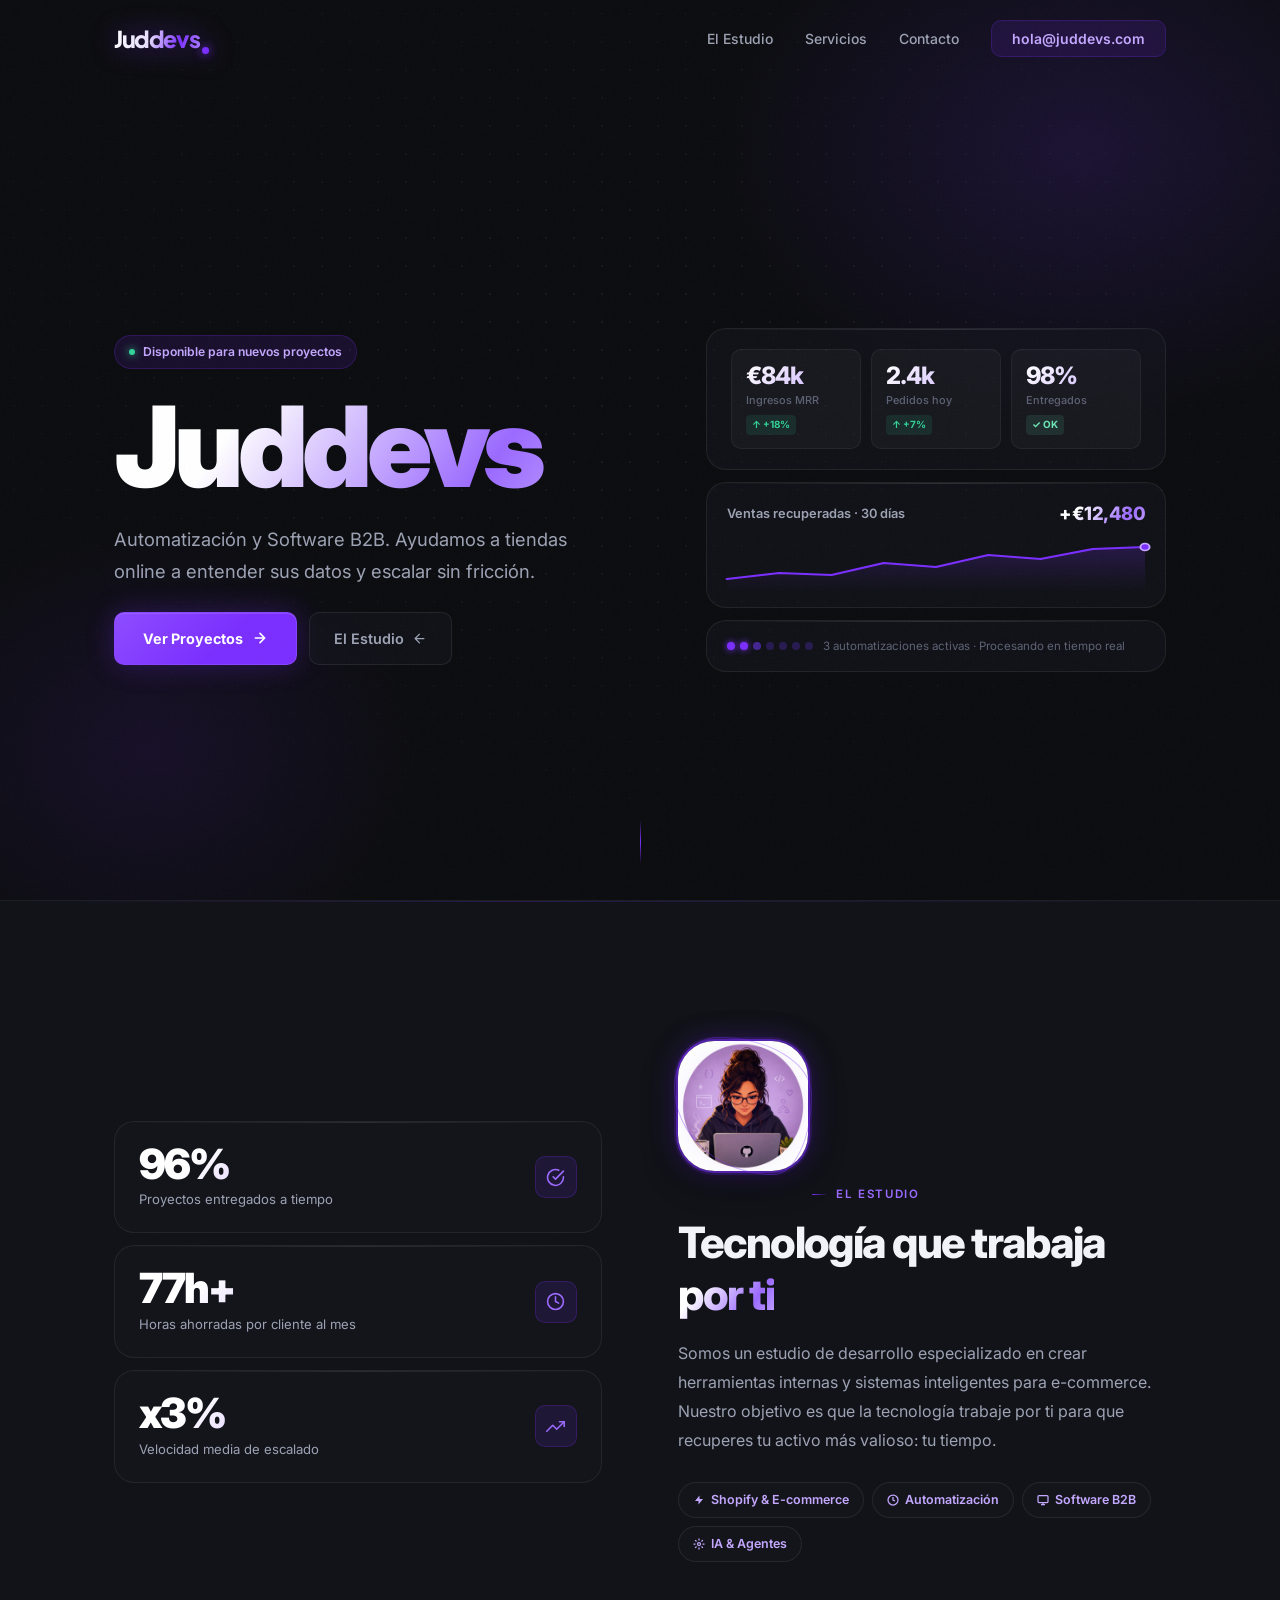
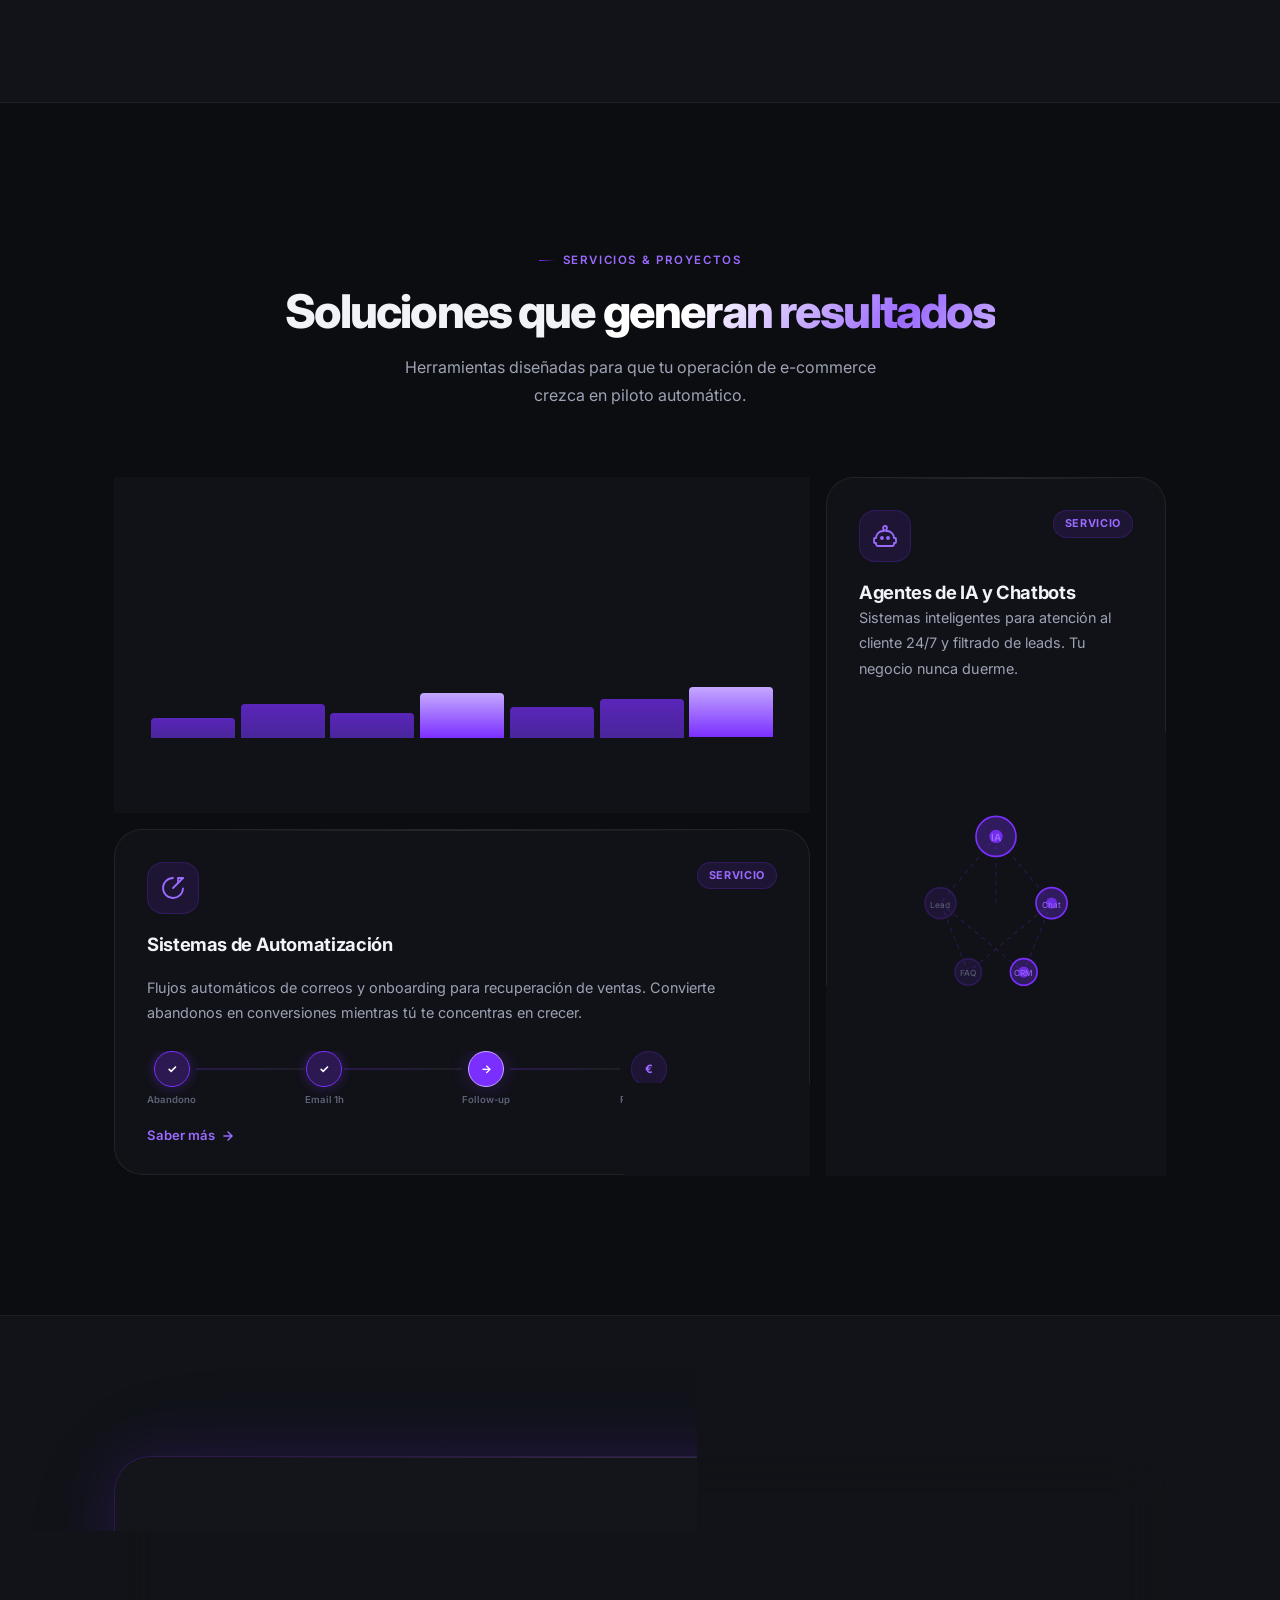
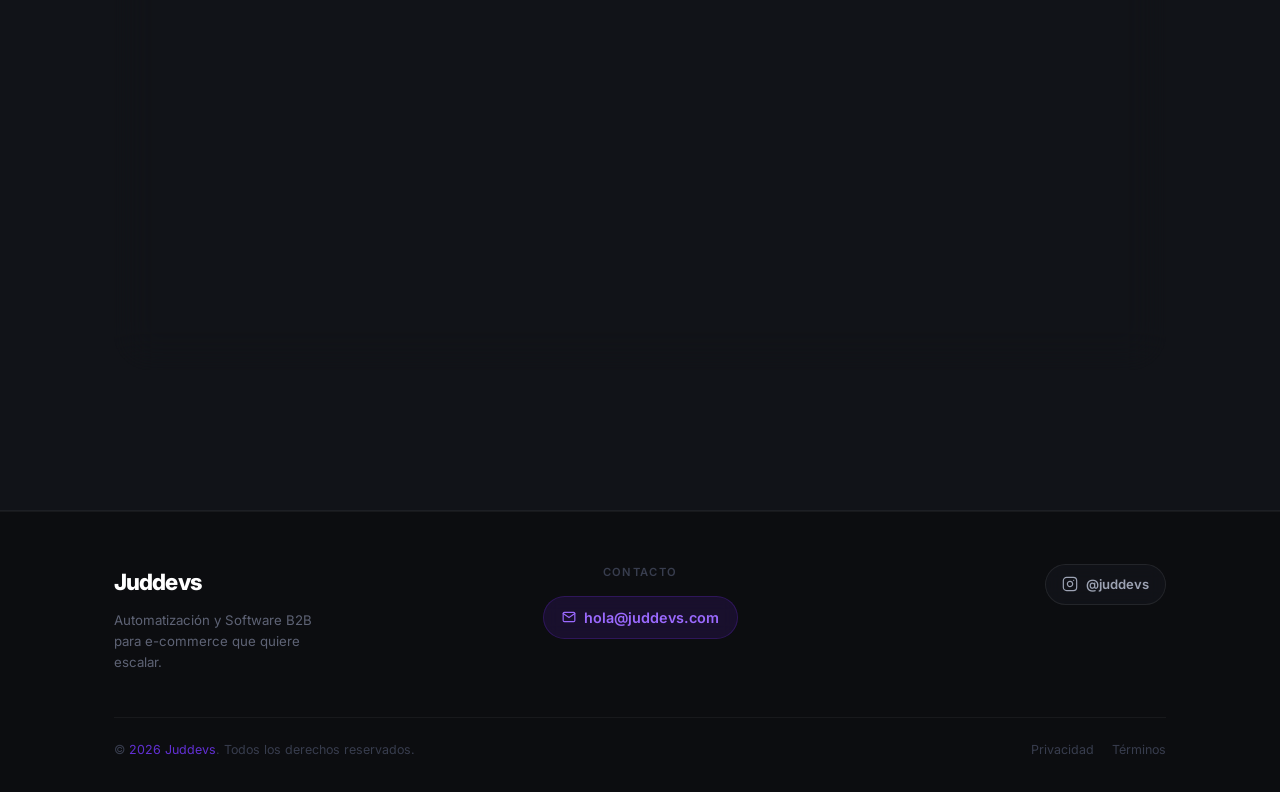
==== index.html @ ac99599a "feat: landing page Juddevs — Dark SaaS, Bento Grid, glassmorphism, avatar y logotipo tipografico" ====
<!DOCTYPE html>
<html lang="es">
<head>
  <meta charset="UTF-8" />
  <meta name="viewport" content="width=device-width, initial-scale=1.0" />
  <title>Juddevs — Automatización y Software B2B para E-commerce</title>
  <meta name="description" content="Juddevs es un estudio de desarrollo especializado en automatización, IA y software B2B para tiendas online. Recupera tu tiempo y escala sin fricción." />
  <meta name="keywords" content="automatización ecommerce, software B2B, agentes IA, chatbots, Shopify, desarrollo web" />
  <meta name="author" content="Juddevs" />

  <!-- Open Graph -->
  <meta property="og:title" content="Juddevs — Automatización y Software B2B" />
  <meta property="og:description" content="Ayudamos a tiendas online a entender sus datos y escalar sin fricción." />
  <meta property="og:type" content="website" />
  <meta property="og:url" content="https://juddevs.com" />

  <link rel="canonical" href="https://juddevs.com" />
  <link rel="preconnect" href="https://fonts.googleapis.com" />
  <link rel="preconnect" href="https://fonts.gstatic.com" crossorigin />
  <link rel="stylesheet" href="style.css" />

  <link rel="icon" href="data:image/svg+xml,<svg xmlns='http://www.w3.org/2000/svg' viewBox='0 0 32 32'><rect width='32' height='32' rx='8' fill='%237B2FFF'/><text x='16' y='22' text-anchor='middle' font-size='18' font-family='Inter,sans-serif' font-weight='900' fill='white'>J</text></svg>" />
</head>
<body>

  <!-- ════════════════════════════════
       NAVIGATION
  ════════════════════════════════ -->
  <nav id="navbar" role="navigation" aria-label="Navegación principal">
    <div class="container nav-inner">
      <a href="#hero" class="nav-logo" aria-label="Juddevs - Inicio">
        Juddevs<span class="nav-logo-dot" aria-hidden="true"></span>
      </a>

      <ul class="nav-links" id="nav-menu" role="list">
        <li><a href="#about" id="nav-about">El Estudio</a></li>
        <li><a href="#services" id="nav-services">Servicios</a></li>
        <li><a href="#cta" id="nav-contact">Contacto</a></li>
        <li><a href="mailto:hola@juddevs.com" class="nav-cta" id="nav-email-cta">hola@juddevs.com</a></li>
      </ul>

      <button class="hamburger" id="hamburger" aria-label="Abrir menú" aria-expanded="false" aria-controls="nav-menu">
        <span></span><span></span><span></span>
      </button>
    </div>
  </nav>

  <!-- ════════════════════════════════
       HERO
  ════════════════════════════════ -->
  <section id="hero" aria-labelledby="hero-title">
    <div class="hero-dots" aria-hidden="true"></div>
    <div class="hero-glow-1" aria-hidden="true"></div>
    <div class="hero-glow-2" aria-hidden="true"></div>

    <div class="container">
      <div class="hero-layout">

        <!-- Left: copy -->
        <div class="hero-content">
          <div class="hero-badge">
            <span class="hero-badge-dot" aria-hidden="true"></span>
            Disponible para nuevos proyectos
          </div>

          <h1 id="hero-title" class="hero-title gradient-text">Juddevs</h1>

          <p class="hero-subtitle">
            Automatización y Software B2B. Ayudamos a tiendas online a entender sus datos y escalar sin fricción.
          </p>

          <div class="hero-actions">
            <a href="#services" class="btn-primary" id="hero-cta-primary">
              Ver Proyectos
              <svg width="16" height="16" viewBox="0 0 24 24" fill="none" stroke="currentColor" stroke-width="2.5" stroke-linecap="round" stroke-linejoin="round" aria-hidden="true"><path d="M5 12h14M12 5l7 7-7 7"/></svg>
            </a>
            <a href="#about" class="btn-ghost" id="hero-cta-secondary">
              El Estudio
              <svg width="15" height="15" viewBox="0 0 24 24" fill="none" stroke="currentColor" stroke-width="2" stroke-linecap="round" stroke-linejoin="round" aria-hidden="true"><path d="M19 12H5M12 5l-7 7 7 7"/></svg>
            </a>
          </div>
        </div>

        <!-- Right: abstract dashboard visual -->
        <div class="hero-visual" aria-hidden="true">
          <div class="hero-dashboard">

            <!-- SVG defs for sparkline gradient -->
            <svg width="0" height="0" style="position:absolute" aria-hidden="true">
              <defs>
                <linearGradient id="spark-grad" x1="0" y1="0" x2="0" y2="1">
                  <stop offset="0%" stop-color="#7B2FFF" stop-opacity="0.5"/>
                  <stop offset="100%" stop-color="#7B2FFF" stop-opacity="0"/>
                </linearGradient>
              </defs>
            </svg>

            <!-- KPI cards row -->
            <div class="dash-card">
              <div class="dash-kpi-row">
                <div class="dash-kpi">
                  <div class="dash-kpi-val">€84k</div>
                  <div class="dash-kpi-label">Ingresos MRR</div>
                  <div class="dash-kpi-badge">↑ +18%</div>
                </div>
                <div class="dash-kpi">
                  <div class="dash-kpi-val">2.4k</div>
                  <div class="dash-kpi-label">Pedidos hoy</div>
                  <div class="dash-kpi-badge">↑ +7%</div>
                </div>
                <div class="dash-kpi">
                  <div class="dash-kpi-val">98%</div>
                  <div class="dash-kpi-label">Entregados</div>
                  <div class="dash-kpi-badge" style="color:#6EE7B7;background:rgba(110,231,183,0.10);">✓ OK</div>
                </div>
              </div>
            </div>

            <!-- Sparkline chart -->
            <div class="dash-card dash-chart">
              <div class="dash-chart-header">
                <span class="dash-chart-title">Ventas recuperadas · 30 días</span>
                <span class="dash-chart-value gradient-text">+€12,480</span>
              </div>
              <svg class="sparkline" viewBox="0 0 320 48" preserveAspectRatio="none" aria-hidden="true">
                <defs>
                  <linearGradient id="spark-grad2" x1="0" y1="0" x2="0" y2="1">
                    <stop offset="0%" stop-color="#7B2FFF" stop-opacity="0.45"/>
                    <stop offset="100%" stop-color="#7B2FFF" stop-opacity="0"/>
                  </linearGradient>
                </defs>
                <path class="sparkline-area" d="M0 48 L0 36 L40 30 L80 32 L120 20 L160 24 L200 12 L240 16 L280 6 L320 4 L320 48 Z" fill="url(#spark-grad2)"/>
                <path class="sparkline-line" d="M0 36 L40 30 L80 32 L120 20 L160 24 L200 12 L240 16 L280 6 L320 4"/>
                <circle cx="320" cy="4" r="3.5" fill="#7B2FFF" stroke="#C4A8FF" stroke-width="1.5"/>
              </svg>
            </div>

            <!-- Activity status row -->
            <div class="dash-card" style="padding: 16px 20px;">
              <div class="dash-activity">
                <div class="activity-dots">
                  <div class="activity-dot completed active"></div>
                  <div class="activity-dot completed active"></div>
                  <div class="activity-dot semi"></div>
                  <div class="activity-dot"></div>
                  <div class="activity-dot"></div>
                  <div class="activity-dot"></div>
                  <div class="activity-dot"></div>
                </div>
                <span class="activity-label">3 automatizaciones activas · Procesando en tiempo real</span>
              </div>
            </div>

          </div>
        </div>

      </div>
    </div>

    <div class="hero-scroll-cue" aria-hidden="true">
      <div class="scroll-track"></div>
    </div>
  </section>

  <!-- ════════════════════════════════
       ABOUT
  ════════════════════════════════ -->
  <section id="about" aria-labelledby="about-title">
    <div class="container">
      <div class="about-inner">

        <!-- Visual / Stats -->
        <div class="about-visual reveal">
          <div class="about-card-stack">
            <div class="stat-card">
              <div>
                <div class="stat-number" data-count="100">0%</div>
                <div class="stat-label">Proyectos entregados a tiempo</div>
              </div>
              <div class="stat-icon" aria-hidden="true">
                <svg width="19" height="19" viewBox="0 0 24 24" fill="none" stroke="currentColor" stroke-width="2" stroke-linecap="round" stroke-linejoin="round"><path d="M22 11.08V12a10 10 0 1 1-5.93-9.14"/><polyline points="22 4 12 14.01 9 11.01"/></svg>
              </div>
            </div>

            <div class="stat-card">
              <div>
                <div class="stat-number" data-count="80" data-suffix="h+">0h+</div>
                <div class="stat-label">Horas ahorradas por cliente al mes</div>
              </div>
              <div class="stat-icon" aria-hidden="true">
                <svg width="19" height="19" viewBox="0 0 24 24" fill="none" stroke="currentColor" stroke-width="2" stroke-linecap="round" stroke-linejoin="round"><circle cx="12" cy="12" r="10"/><polyline points="12 6 12 12 16 14"/></svg>
              </div>
            </div>

            <div class="stat-card">
              <div>
                <div class="stat-number" data-count="3" data-prefix="x">x0</div>
                <div class="stat-label">Velocidad media de escalado</div>
              </div>
              <div class="stat-icon" aria-hidden="true">
                <svg width="19" height="19" viewBox="0 0 24 24" fill="none" stroke="currentColor" stroke-width="2" stroke-linecap="round" stroke-linejoin="round"><polyline points="23 6 13.5 15.5 8.5 10.5 1 18"/><polyline points="17 6 23 6 23 12"/></svg>
              </div>
            </div>
          </div>
        </div>

        <!-- Text -->
        <div class="about-text">

          <!-- Avatar corporativo -->
          <div class="avatar-wrap reveal">
            <img
              class="avatar-img"
              src="avatar.png"
              alt="Judith — Fundadora de Juddevs, desarrolladora de software B2B"
              width="130"
              height="130"
              loading="lazy"
              decoding="async"
            />
          </div>

          <span class="section-label">El Estudio</span>

          <h2 id="about-title" class="reveal reveal-delay-1">
            Tecnología que trabaja <span class="gradient-text">por ti</span>
          </h2>
          <p class="reveal reveal-delay-2">
            Somos un estudio de desarrollo especializado en crear herramientas internas y sistemas inteligentes para e-commerce. Nuestro objetivo es que la tecnología trabaje por ti para que recuperes tu activo más valioso: tu tiempo.
          </p>
          <div class="about-pills reveal reveal-delay-3">
            <span class="pill">
              <svg width="12" height="12" viewBox="0 0 24 24" fill="currentColor" aria-hidden="true"><path d="M13 10V3L4 14h7v7l9-11h-7z"/></svg>
              Shopify &amp; E-commerce
            </span>
            <span class="pill">
              <svg width="12" height="12" viewBox="0 0 24 24" fill="none" stroke="currentColor" stroke-width="2.5" aria-hidden="true"><circle cx="12" cy="12" r="10"/><polyline points="12 6 12 12 16 14"/></svg>
              Automatización
            </span>
            <span class="pill">
              <svg width="12" height="12" viewBox="0 0 24 24" fill="none" stroke="currentColor" stroke-width="2.5" aria-hidden="true"><rect x="2" y="3" width="20" height="14" rx="2"/><path d="M8 21h8M12 17v4"/></svg>
              Software B2B
            </span>
            <span class="pill">
              <svg width="12" height="12" viewBox="0 0 24 24" fill="none" stroke="currentColor" stroke-width="2.5" aria-hidden="true"><circle cx="12" cy="12" r="3"/><path d="M12 1v4M12 19v4M4.22 4.22l2.83 2.83M16.95 16.95l2.83 2.83M1 12h4M19 12h4M4.22 19.78l2.83-2.83M16.95 7.05l2.83-2.83"/></svg>
              IA &amp; Agentes
            </span>
          </div>
        </div>

      </div>
    </div>
  </section>

  <!-- ════════════════════════════════
       SERVICES — BENTO GRID
  ════════════════════════════════ -->
  <section id="services" aria-labelledby="services-title">
    <div class="container">
      <header class="section-header">
        <span class="section-label">Servicios &amp; Proyectos</span>
        <h2 id="services-title" class="reveal">
          Soluciones que <span class="gradient-text">generan resultados</span>
        </h2>
        <p class="reveal reveal-delay-1">
          Herramientas diseñadas para que tu operación de e-commerce crezca en piloto automático.
        </p>
      </header>

      <!-- ── BENTO GRID ─────────────────────────────────────────── -->
      <div class="bento-grid">

        <!-- ── Card 1: Excel Automator — Large (2 cols) ──────────── -->
        <article class="bento-card bento-card-1 reveal" id="service-excel">
          <div class="bento-stripe" aria-hidden="true"></div>

          <div class="bento-card-header">
            <div class="bento-icon" aria-hidden="true">
              <svg width="24" height="24" viewBox="0 0 24 24" fill="none" stroke="currentColor" stroke-width="1.8" stroke-linecap="round" stroke-linejoin="round">
                <rect x="3" y="3" width="18" height="18" rx="2"/>
                <path d="M3 9h18M9 21V9"/>
                <path d="m13 13 2 2 4-4" opacity="0.7"/>
              </svg>
            </div>
            <div class="bento-tag">Proyecto</div>
          </div>

          <div>
            <h3>Automatizador de Excel para E-commerce</h3>
            <p>Transforma datos crudos de Shopify en informes visuales y KPIs al instante. Sin fórmulas manuales, sin errores, sin perder horas cada semana.</p>
          </div>

          <!-- Abstract bar chart decoration -->
          <div aria-hidden="true">
            <div class="bento-visual-bars">
              <div class="bento-bar"></div>
              <div class="bento-bar"></div>
              <div class="bento-bar"></div>
              <div class="bento-bar"></div>
              <div class="bento-bar"></div>
              <div class="bento-bar"></div>
              <div class="bento-bar"></div>
            </div>
            <div class="bento-bar-baseline"></div>
          </div>

          <a href="mailto:hola@juddevs.com?subject=Automatizador Excel" class="bento-link" id="card-excel-link">
            Saber más
            <svg width="14" height="14" viewBox="0 0 24 24" fill="none" stroke="currentColor" stroke-width="2.5" stroke-linecap="round" stroke-linejoin="round" aria-hidden="true"><path d="M5 12h14M12 5l7 7-7 7"/></svg>
          </a>
        </article>

        <!-- ── Card 2: AI Agents — Tall (1 col, 2 rows) ──────────── -->
        <article class="bento-card bento-card-2 reveal reveal-delay-1" id="service-ai">
          <div class="bento-stripe" aria-hidden="true"></div>

          <div class="bento-card-header">
            <div class="bento-icon" aria-hidden="true">
              <svg width="24" height="24" viewBox="0 0 24 24" fill="none" stroke="currentColor" stroke-width="1.8" stroke-linecap="round" stroke-linejoin="round">
                <path d="M12 2a2 2 0 0 1 2 2c0 .74-.4 1.39-1 1.73V7h1a7 7 0 0 1 7 7h1a1 1 0 0 1 1 1v3a1 1 0 0 1-1 1h-1v1a2 2 0 0 1-2 2H5a2 2 0 0 1-2-2v-1H2a1 1 0 0 1-1-1v-3a1 1 0 0 1 1-1h1a7 7 0 0 1 7-7h1V5.73c-.6-.34-1-.99-1-1.73a2 2 0 0 1 2-2z"/>
                <circle cx="9" cy="14" r="1" fill="currentColor"/>
                <circle cx="15" cy="14" r="1" fill="currentColor"/>
              </svg>
            </div>
            <div class="bento-tag">Servicio</div>
          </div>

          <div>
            <h3>Agentes de IA y Chatbots</h3>
            <p>Sistemas inteligentes para atención al cliente 24/7 y filtrado de leads. Tu negocio nunca duerme.</p>
          </div>

          <!-- Abstract AI network decoration -->
          <div class="bento-visual-network" aria-hidden="true">
            <svg class="network-svg" viewBox="0 0 180 200" fill="none" xmlns="http://www.w3.org/2000/svg">
              <!-- Edges -->
              <line class="network-edge" x1="90" y1="40" x2="40" y2="100"/>
              <line class="network-edge" x1="90" y1="40" x2="140" y2="100"/>
              <line class="network-edge" x1="40" y1="100" x2="65" y2="162"/>
              <line class="network-edge" x1="140" y1="100" x2="115" y2="162"/>
              <line class="network-edge" x1="40" y1="100" x2="115" y2="162" style="animation-delay:-0.8s"/>
              <line class="network-edge" x1="140" y1="100" x2="65" y2="162" style="animation-delay:-1.2s"/>
              <line class="network-edge" x1="90" y1="40" x2="90" y2="100" style="animation-delay:-0.4s"/>
              <!-- Nodes -->
              <circle class="network-node active" cx="90" cy="40" r="18"/>
              <circle class="network-node" cx="40" cy="100" r="14" style="animation-delay:-0.6s"/>
              <circle class="network-node active" cx="140" cy="100" r="14" style="animation-delay:-1s"/>
              <circle class="network-node" cx="65" cy="162" r="12" style="animation-delay:-1.4s"/>
              <circle class="network-node active" cx="115" cy="162" r="12" style="animation-delay:-0.3s"/>
              <!-- Center dot -->
              <circle cx="90" cy="40" r="6" fill="#7B2FFF" opacity="0.9"/>
              <circle cx="140" cy="100" r="5" fill="#7B2FFF" opacity="0.8"/>
              <circle cx="115" cy="162" r="5" fill="#7B2FFF" opacity="0.8"/>
              <!-- Labels -->
              <text x="90" y="44" text-anchor="middle" font-size="9" fill="#9B6AFF" font-family="Inter,sans-serif" font-weight="600">IA</text>
              <text x="40" y="104" text-anchor="middle" font-size="7.5" fill="#5E6375" font-family="Inter,sans-serif">Lead</text>
              <text x="140" y="104" text-anchor="middle" font-size="7.5" fill="#9B6AFF" font-family="Inter,sans-serif">Chat</text>
              <text x="65" y="166" text-anchor="middle" font-size="7.5" fill="#5E6375" font-family="Inter,sans-serif">FAQ</text>
              <text x="115" y="166" text-anchor="middle" font-size="7.5" fill="#9B6AFF" font-family="Inter,sans-serif">CRM</text>
            </svg>
          </div>

          <a href="mailto:hola@juddevs.com?subject=Agentes IA" class="bento-link" id="card-ai-link">
            Saber más
            <svg width="14" height="14" viewBox="0 0 24 24" fill="none" stroke="currentColor" stroke-width="2.5" stroke-linecap="round" stroke-linejoin="round" aria-hidden="true"><path d="M5 12h14M12 5l7 7-7 7"/></svg>
          </a>
        </article>

        <!-- ── Card 3: Automation — Wide (2 cols) ────────────────── -->
        <article class="bento-card bento-card-3 reveal reveal-delay-2" id="service-automation">
          <div class="bento-stripe" aria-hidden="true"></div>

          <div class="bento-card-header">
            <div class="bento-icon" aria-hidden="true">
              <svg width="24" height="24" viewBox="0 0 24 24" fill="none" stroke="currentColor" stroke-width="1.8" stroke-linecap="round" stroke-linejoin="round">
                <path d="M22 12.5A10 10 0 1 1 12 2"/>
                <path d="M22 2 12 12"/>
                <path d="m22 2-5 0 0 5"/>
              </svg>
            </div>
            <div class="bento-tag">Servicio</div>
          </div>

          <h3>Sistemas de Automatización</h3>
          <p>Flujos automáticos de correos y onboarding para recuperación de ventas. Convierte abandonos en conversiones mientras tú te concentras en crecer.</p>

          <!-- Abstract email pipeline decoration -->
          <div class="bento-visual-pipeline" aria-hidden="true">
            <div class="pipeline-step">
              <div class="pipeline-node">
                <div class="pipeline-circle completed">✓</div>
                <span class="pipeline-label">Abandono</span>
              </div>
              <div class="pipeline-connector"></div>
            </div>
            <div class="pipeline-step">
              <div class="pipeline-node">
                <div class="pipeline-circle completed">✓</div>
                <span class="pipeline-label">Email 1h</span>
              </div>
              <div class="pipeline-connector"></div>
            </div>
            <div class="pipeline-step">
              <div class="pipeline-node">
                <div class="pipeline-circle active">→</div>
                <span class="pipeline-label">Follow-up</span>
              </div>
              <div class="pipeline-connector"></div>
            </div>
            <div class="pipeline-step">
              <div class="pipeline-node">
                <div class="pipeline-circle">€</div>
                <span class="pipeline-label">Recuperado</span>
              </div>
            </div>
          </div>

          <a href="mailto:hola@juddevs.com?subject=Automatización" class="bento-link" id="card-auto-link">
            Saber más
            <svg width="14" height="14" viewBox="0 0 24 24" fill="none" stroke="currentColor" stroke-width="2.5" stroke-linecap="round" stroke-linejoin="round" aria-hidden="true"><path d="M5 12h14M12 5l7 7-7 7"/></svg>
          </a>
        </article>

      </div>
    </div>
  </section>

  <!-- ════════════════════════════════
       CTA BANNER
  ════════════════════════════════ -->
  <section id="cta" aria-labelledby="cta-title">
    <div class="container">
      <div class="cta-inner reveal">
        <div class="cta-geo" aria-hidden="true"></div>
        <div class="cta-geo-2" aria-hidden="true"></div>

        <span class="section-label" style="justify-content:center; margin-bottom:20px;">¿Listo para escalar?</span>
        <h2 id="cta-title">
          Hablemos sobre <span class="gradient-text">tu próximo proyecto</span>
        </h2>
        <p>
          Cuéntanos en qué punto está tu operación y encontramos juntos la solución que libera tu tiempo y acelera tu crecimiento.
        </p>
        <a href="mailto:hola@juddevs.com" class="btn-primary" id="cta-email-btn">
          Escribirnos ahora
          <svg width="17" height="17" viewBox="0 0 24 24" fill="none" stroke="currentColor" stroke-width="2.5" stroke-linecap="round" stroke-linejoin="round" aria-hidden="true">
            <path d="M4 4h16c1.1 0 2 .9 2 2v12c0 1.1-.9 2-2 2H4c-1.1 0-2-.9-2-2V6c0-1.1.9-2 2-2z"/>
            <polyline points="22,6 12,13 2,6"/>
          </svg>
        </a>
      </div>
    </div>
  </section>

  <!-- ════════════════════════════════
       FOOTER
  ════════════════════════════════ -->
  <footer id="footer" role="contentinfo">
    <div class="container">
      <div class="footer-inner">

        <div class="footer-brand">
          <div class="footer-logo">Juddevs</div>
          <p class="footer-tagline">Automatización y Software B2B para e-commerce que quiere escalar.</p>
        </div>

        <div class="footer-contact">
          <span class="footer-contact-label">Contacto</span>
          <a href="mailto:hola@juddevs.com" class="footer-email" id="footer-email-link">
            <svg width="14" height="14" viewBox="0 0 24 24" fill="none" stroke="currentColor" stroke-width="2" stroke-linecap="round" stroke-linejoin="round" aria-hidden="true">
              <path d="M4 4h16c1.1 0 2 .9 2 2v12c0 1.1-.9 2-2 2H4c-1.1 0-2-.9-2-2V6c0-1.1.9-2 2-2z"/>
              <polyline points="22,6 12,13 2,6"/>
            </svg>
            hola@juddevs.com
          </a>
        </div>

        <div class="footer-social">
          <a href="https://instagram.com/juddevs" target="_blank" rel="noopener noreferrer"
             class="social-link" id="footer-instagram-link" aria-label="Juddevs en Instagram">
            <svg width="16" height="16" viewBox="0 0 24 24" fill="none" stroke="currentColor" stroke-width="1.8" stroke-linecap="round" stroke-linejoin="round" aria-hidden="true">
              <rect x="2" y="2" width="20" height="20" rx="5" ry="5"/>
              <path d="M16 11.37A4 4 0 1 1 12.63 8 4 4 0 0 1 16 11.37z"/>
              <line x1="17.5" y1="6.5" x2="17.51" y2="6.5"/>
            </svg>
            @juddevs
          </a>
        </div>

      </div>

      <div class="footer-bottom">
        <p class="footer-copy">
          © <span id="footer-year">2025</span> <span>Juddevs</span>. Todos los derechos reservados.
        </p>
        <nav class="footer-legal" aria-label="Legal">
          <a href="#" id="footer-privacy">Privacidad</a>
          <a href="#" id="footer-terms">Términos</a>
        </nav>
      </div>
    </div>
  </footer>

  <script src="script.js"></script>
</body>
</html>
---- style.css ----
/* ============================================================
   JUDDEVS — Dark SaaS · Bento Grid · Glassmorphism
   Design inspiration: Dribbble Dark SaaS / Bento UI
   ============================================================ */

@import url('https://fonts.googleapis.com/css2?family=Inter:ital,opsz,wght@0,14..32,300;0,14..32,400;0,14..32,500;0,14..32,600;0,14..32,700;0,14..32,800;0,14..32,900;1,14..32,400&family=Plus+Jakarta+Sans:wght@700;800;900&display=swap');

/* ── Design Tokens ──────────────────────────────────────────── */
:root {
  /* Backgrounds — carbon/slate night palette */
  --bg-base:       #0C0D10;   /* deepest layer */
  --bg-elevated:   #111318;   /* sections */
  --bg-surface:    #161920;   /* glass base */
  --bg-surface-2:  #1C1F28;   /* raised elements */
  --bg-overlay:    #21242F;   /* hover overlays */

  /* Glass effect */
  --glass-bg:      rgba(22, 25, 32, 0.55);
  --glass-border:  rgba(255, 255, 255, 0.07);
  --glass-hover:   rgba(255, 255, 255, 0.10);
  --glass-blur:    20px;

  /* Electric Purple palette */
  --purple-dim:    #3B1FA8;   /* deep glow */
  --purple-core:   #6230D4;   /* primary brand */
  --purple-bright: #7B2FFF;   /* electric accent */
  --purple-light:  #9B6AFF;   /* highlights */
  --purple-pale:   #C4A8FF;   /* text tints */
  --purple-ghost:  rgba(123, 47, 255, 0.12);
  --purple-glow:   rgba(123, 47, 255, 0.28);
  --purple-glow-lg:rgba(123, 47, 255, 0.15);

  /* Borders */
  --border-dim:    rgba(255, 255, 255, 0.05);
  --border-soft:   rgba(255, 255, 255, 0.08);
  --border-purple: rgba(123, 47, 255, 0.22);
  --border-purple-hover: rgba(123, 47, 255, 0.45);

  /* Typography */
  --text-primary:  #F2F3F8;
  --text-secondary:#9DA3B4;
  --text-muted:    #5E6375;
  --text-faint:    #383D4E;

  /* Fonts */
  --font:         'Inter', system-ui, -apple-system, sans-serif;
  --font-display: 'Plus Jakarta Sans', 'Inter', system-ui, sans-serif;

  /* Spacing / Radius */
  --r-sm:   10px;
  --r-md:   16px;
  --r-lg:   20px;
  --r-xl:   28px;
  --r-2xl:  36px;

  /* Shadows */
  --shadow-card:  0 1px 0 var(--border-soft), 0 8px 40px rgba(0,0,0,0.5);
  --shadow-glow:  0 0 60px var(--purple-glow-lg), 0 0 120px rgba(123, 47, 255, 0.06);
  --shadow-btn:   0 0 28px var(--purple-glow);

  /* Easing */
  --ease:   cubic-bezier(0.4, 0, 0.2, 1);
  --ease-spring: cubic-bezier(0.34, 1.56, 0.64, 1);
  --t:      0.28s;
}

/* ── Reset ──────────────────────────────────────────────────── */
*, *::before, *::after { box-sizing: border-box; margin: 0; padding: 0; }
html { scroll-behavior: smooth; font-size: 16px; }
body {
  font-family: var(--font);
  background: var(--bg-base);
  color: var(--text-primary);
  line-height: 1.6;
  overflow-x: hidden;
  -webkit-font-smoothing: antialiased;
  -moz-osx-font-smoothing: grayscale;
}
img, svg { display: block; max-width: 100%; }
a { text-decoration: none; color: inherit; }

/* ── Grain texture overlay ──────────────────────────────────── */
body::before {
  content: '';
  position: fixed;
  inset: 0;
  background-image: url("data:image/svg+xml,%3Csvg xmlns='http://www.w3.org/2000/svg' width='300' height='300'%3E%3Cfilter id='g'%3E%3CfeTurbulence baseFrequency='0.75' numOctaves='4' stitchTiles='stitch'/%3E%3C/filter%3E%3Crect width='300' height='300' filter='url(%23g)' opacity='0.035'/%3E%3C/svg%3E");
  pointer-events: none;
  z-index: 9998;
}

/* ── Scrollbar ──────────────────────────────────────────────── */
::-webkit-scrollbar { width: 5px; }
::-webkit-scrollbar-track { background: var(--bg-base); }
::-webkit-scrollbar-thumb { background: var(--purple-core); border-radius: 99px; }
::selection { background: rgba(123, 47, 255, 0.3); color: #fff; }

/* ── Layout ─────────────────────────────────────────────────── */
.container {
  width: 100%;
  max-width: 1180px;
  margin-inline: auto;
  padding-inline: clamp(20px, 5vw, 64px);
}

/* ── Typography utilities ───────────────────────────────────── */
.gradient-text {
  background: linear-gradient(125deg, #fff 25%, var(--purple-light) 75%, var(--purple-pale) 100%);
  -webkit-background-clip: text;
  -webkit-text-fill-color: transparent;
  background-clip: text;
}

.section-label {
  display: inline-flex;
  align-items: center;
  gap: 8px;
  font-size: 0.72rem;
  font-weight: 600;
  letter-spacing: 0.14em;
  text-transform: uppercase;
  color: var(--purple-light);
  margin-bottom: 14px;
}
.section-label::before {
  content: '';
  width: 16px;
  height: 1.5px;
  background: linear-gradient(90deg, var(--purple-bright), transparent);
  border-radius: 2px;
}

/* ── Glassmorphism utility ──────────────────────────────────── */
.glass {
  background: var(--glass-bg);
  backdrop-filter: blur(var(--glass-blur));
  -webkit-backdrop-filter: blur(var(--glass-blur));
  border: 1px solid var(--glass-border);
}

/* ════════════════════════════════════════════════════════════
   NAVIGATION
════════════════════════════════════════════════════════════ */
#navbar {
  position: fixed;
  top: 0; left: 0; right: 0;
  z-index: 1000;
  padding: 20px 0;
  transition: background var(--t) var(--ease),
              border-color var(--t) var(--ease),
              padding var(--t) var(--ease);
}

#navbar.scrolled {
  background: rgba(12, 13, 16, 0.80);
  backdrop-filter: blur(24px);
  -webkit-backdrop-filter: blur(24px);
  border-bottom: 1px solid var(--border-soft);
  padding: 12px 0;
}

.nav-inner {
  display: flex;
  align-items: center;
  justify-content: space-between;
}

/* ── Logotipo tipográfico ────────────────────────────────── */
.nav-logo {
  font-family: var(--font-display);
  font-size: 1.45rem;
  font-weight: 900;
  letter-spacing: -0.06em;
  display: flex;
  align-items: center;
  gap: 3px;
  /* Split gradient: "Judd" white → "evs" electric purple */
  background: linear-gradient(
    105deg,
    #ffffff  0%,
    #E8E0FF  38%,
    var(--purple-bright) 68%,
    var(--purple-pale)   100%
  );
  -webkit-background-clip: text;
  -webkit-text-fill-color: transparent;
  background-clip: text;
  /* Subtle text-shadow glow via filter — works with transparent fill */
  filter: drop-shadow(0 0 14px rgba(123, 47, 255, 0.45));
  transition: filter var(--t) var(--ease);
  user-select: none;
}
.nav-logo:hover {
  filter: drop-shadow(0 0 22px rgba(123, 47, 255, 0.70));
}

/* Animated purple accent dot */
.nav-logo-dot {
  display: inline-block;
  width: 7px;
  height: 7px;
  background: var(--purple-bright);
  border-radius: 50%;
  box-shadow: 0 0 10px var(--purple-bright);
  flex-shrink: 0;
  align-self: flex-end;
  margin-bottom: 3px;
  /* Reset gradient inheritance */
  -webkit-text-fill-color: initial;
  background-clip: initial;
  -webkit-background-clip: initial;
  animation: dot-pulse 2.8s ease-in-out infinite;
}
@keyframes dot-pulse {
  0%, 100% { box-shadow: 0 0 8px var(--purple-bright); opacity: 1; }
  50%       { box-shadow: 0 0 22px var(--purple-bright), 0 0 6px var(--purple-pale); opacity: 0.65; }
}

.nav-links {
  display: flex;
  list-style: none;
  gap: 32px;
  align-items: center;
}
.nav-links a {
  font-size: 0.875rem;
  font-weight: 500;
  color: var(--text-secondary);
  transition: color var(--t);
  position: relative;
}
.nav-links a::after {
  content: '';
  position: absolute;
  bottom: -3px; left: 0;
  width: 0; height: 1px;
  background: var(--purple-bright);
  transition: width var(--t) var(--ease);
}
.nav-links a:hover { color: var(--text-primary); }
.nav-links a:hover::after { width: 100%; }

.nav-cta {
  padding: 9px 20px;
  background: var(--purple-ghost);
  color: var(--purple-pale) !important;
  border: 1px solid var(--border-purple) !important;
  border-radius: var(--r-sm);
  font-weight: 600 !important;
  transition: background var(--t), border-color var(--t), box-shadow var(--t), transform var(--t) !important;
}
.nav-cta::after { display: none !important; }
.nav-cta:hover {
  background: rgba(123, 47, 255, 0.22) !important;
  border-color: var(--border-purple-hover) !important;
  box-shadow: var(--shadow-btn) !important;
  transform: translateY(-1px);
}

/* Hamburger */
.hamburger {
  display: none;
  flex-direction: column;
  gap: 5px;
  cursor: pointer;
  background: none;
  border: none;
  padding: 4px;
  z-index: 1001;
  position: relative;
}
.hamburger span {
  display: block;
  width: 22px;
  height: 1.5px;
  background: var(--text-secondary);
  border-radius: 2px;
  transition: var(--t) var(--ease);
}
.hamburger.open span:nth-child(1) { transform: translateY(6.5px) rotate(45deg); }
.hamburger.open span:nth-child(2) { opacity: 0; transform: scaleX(0); }
.hamburger.open span:nth-child(3) { transform: translateY(-6.5px) rotate(-45deg); }

/* ════════════════════════════════════════════════════════════
   HERO
════════════════════════════════════════════════════════════ */
#hero {
  position: relative;
  min-height: 100vh;
  display: flex;
  align-items: center;
  padding-top: 100px;
  overflow: hidden;
}

/* Dot-matrix background pattern */
.hero-dots {
  position: absolute;
  inset: 0;
  background-image: radial-gradient(circle, rgba(255,255,255,0.055) 1px, transparent 1px);
  background-size: 28px 28px;
  mask-image: radial-gradient(ellipse 90% 80% at 50% 40%, black 10%, transparent 80%);
  pointer-events: none;
}

/* Ambient glow blobs */
.hero-glow-1 {
  position: absolute;
  width: 800px;
  height: 600px;
  background: radial-gradient(ellipse, rgba(98, 48, 212, 0.18) 0%, transparent 65%);
  top: -150px;
  right: -200px;
  pointer-events: none;
  animation: glow-drift 12s ease-in-out infinite;
}
.hero-glow-2 {
  position: absolute;
  width: 600px;
  height: 500px;
  background: radial-gradient(ellipse, rgba(123, 47, 255, 0.10) 0%, transparent 65%);
  bottom: -100px;
  left: -150px;
  pointer-events: none;
  animation: glow-drift 14s ease-in-out infinite reverse;
}
@keyframes glow-drift {
  0%, 100% { transform: translate(0,0) scale(1); }
  40%       { transform: translate(30px,-25px) scale(1.06); }
  70%       { transform: translate(-20px, 20px) scale(0.95); }
}

/* Hero layout */
.hero-layout {
  position: relative;
  z-index: 2;
  display: grid;
  grid-template-columns: 1fr 1fr;
  align-items: center;
  gap: 60px;
}

.hero-content {
  display: flex;
  flex-direction: column;
  gap: 24px;
}

.hero-badge {
  display: inline-flex;
  align-items: center;
  gap: 8px;
  padding: 6px 14px;
  border-radius: 99px;
  border: 1px solid var(--border-purple);
  background: var(--purple-ghost);
  font-size: 0.76rem;
  font-weight: 600;
  color: var(--purple-pale);
  width: fit-content;
  animation: fade-down 0.6s var(--ease) both;
}
.hero-badge-dot {
  width: 6px;
  height: 6px;
  background: #34D399;
  border-radius: 50%;
  box-shadow: 0 0 8px #34D399;
  animation: live-pulse 2.2s ease infinite;
}
@keyframes live-pulse {
  0%, 100% { opacity: 1; }
  50%       { opacity: 0.5; transform: scale(0.8); }
}

.hero-title {
  font-size: clamp(3.8rem, 9vw, 7rem);
  font-weight: 900;
  line-height: 0.95;
  letter-spacing: -0.05em;
  animation: fade-up 0.7s 0.08s var(--ease) both;
}

.hero-subtitle {
  font-size: clamp(0.95rem, 1.8vw, 1.15rem);
  color: var(--text-secondary);
  max-width: 480px;
  line-height: 1.75;
  font-weight: 400;
  animation: fade-up 0.7s 0.16s var(--ease) both;
}

.hero-actions {
  display: flex;
  gap: 12px;
  flex-wrap: wrap;
  animation: fade-up 0.7s 0.24s var(--ease) both;
}

/* Buttons */
.btn-primary {
  display: inline-flex;
  align-items: center;
  gap: 9px;
  padding: 14px 28px;
  background: var(--purple-bright);
  color: #fff;
  font-size: 0.9rem;
  font-weight: 700;
  border-radius: var(--r-sm);
  border: 1px solid rgba(255,255,255,0.1);
  cursor: pointer;
  position: relative;
  overflow: hidden;
  transition: transform var(--t) var(--ease-spring),
              box-shadow var(--t) var(--ease);
  box-shadow: var(--shadow-btn), inset 0 1px 0 rgba(255,255,255,0.12);
}
.btn-primary::before {
  content: '';
  position: absolute;
  inset: 0;
  background: linear-gradient(135deg, rgba(255,255,255,0.14), transparent 60%);
  opacity: 1;
}
.btn-primary::after {
  content: '';
  position: absolute;
  inset: 0;
  background: rgba(255,255,255,0.08);
  opacity: 0;
  transition: opacity var(--t);
}
.btn-primary:hover::after { opacity: 1; }
.btn-primary:hover {
  transform: translateY(-2px);
  box-shadow: 0 0 50px rgba(123,47,255,0.55), 0 8px 24px rgba(0,0,0,0.4), inset 0 1px 0 rgba(255,255,255,0.12);
}
.btn-primary svg { transition: transform var(--t) var(--ease-spring); }
.btn-primary:hover svg { transform: translateX(4px); }

.btn-ghost {
  display: inline-flex;
  align-items: center;
  gap: 8px;
  padding: 13px 24px;
  color: var(--text-secondary);
  font-size: 0.9rem;
  font-weight: 600;
  border-radius: var(--r-sm);
  border: 1px solid var(--border-soft);
  background: var(--glass-bg);
  backdrop-filter: blur(12px);
  cursor: pointer;
  transition: color var(--t), border-color var(--t), background var(--t), transform var(--t);
}
.btn-ghost:hover {
  color: var(--text-primary);
  border-color: var(--border-purple);
  background: var(--purple-ghost);
  transform: translateY(-1px);
}

/* Hero visual — abstract dashboard card */
.hero-visual {
  position: relative;
  display: flex;
  justify-content: flex-end;
  animation: fade-up 0.9s 0.3s var(--ease) both;
}

.hero-dashboard {
  width: 100%;
  max-width: 460px;
  display: flex;
  flex-direction: column;
  gap: 12px;
  animation: float-y 6s ease-in-out infinite;
}
@keyframes float-y {
  0%, 100% { transform: translateY(0); }
  50%       { transform: translateY(-14px); }
}

/* Dashboard card base */
.dash-card {
  background: var(--glass-bg);
  backdrop-filter: blur(var(--glass-blur));
  -webkit-backdrop-filter: blur(var(--glass-blur));
  border: 1px solid var(--glass-border);
  border-radius: var(--r-lg);
  padding: 20px 24px;
  position: relative;
  overflow: hidden;
}
.dash-card::before {
  content: '';
  position: absolute;
  top: 0; left: 0; right: 0;
  height: 1px;
  background: linear-gradient(90deg, transparent, rgba(255,255,255,0.12), transparent);
}

/* KPI row */
.dash-kpi-row {
  display: grid;
  grid-template-columns: repeat(3, 1fr);
  gap: 10px;
}
.dash-kpi {
  background: rgba(255,255,255,0.03);
  border: 1px solid var(--border-dim);
  border-radius: var(--r-sm);
  padding: 14px 14px 12px;
}
.dash-kpi-val {
  font-size: 1.5rem;
  font-weight: 800;
  letter-spacing: -0.04em;
  line-height: 1;
  background: linear-gradient(135deg, #fff, var(--purple-pale));
  -webkit-background-clip: text;
  -webkit-text-fill-color: transparent;
  background-clip: text;
}
.dash-kpi-label {
  font-size: 0.68rem;
  color: var(--text-muted);
  font-weight: 500;
  margin-top: 4px;
}
.dash-kpi-badge {
  display: inline-flex;
  align-items: center;
  gap: 3px;
  font-size: 0.62rem;
  font-weight: 700;
  color: #34D399;
  background: rgba(52, 211, 153, 0.10);
  border-radius: 4px;
  padding: 2px 6px;
  margin-top: 6px;
}

/* Sparkline mini chart */
.dash-chart {
  padding: 16px 20px;
}
.dash-chart-header {
  display: flex;
  align-items: center;
  justify-content: space-between;
  margin-bottom: 14px;
}
.dash-chart-title {
  font-size: 0.8rem;
  font-weight: 600;
  color: var(--text-secondary);
}
.dash-chart-value {
  font-size: 1.15rem;
  font-weight: 800;
  letter-spacing: -0.03em;
}
.sparkline {
  width: 100%;
  height: 48px;
  overflow: visible;
}
.sparkline-area {
  fill: url(#spark-grad);
  opacity: 0.4;
}
.sparkline-line {
  fill: none;
  stroke: var(--purple-bright);
  stroke-width: 2;
  stroke-linecap: round;
  stroke-linejoin: round;
}

/* Activity dots */
.dash-activity {
  display: flex;
  align-items: center;
  gap: 10px;
}
.activity-dots {
  display: flex;
  gap: 5px;
}
.activity-dot {
  width: 8px;
  height: 8px;
  border-radius: 50%;
  background: var(--purple-core);
  opacity: 0.3;
}
.activity-dot.active { opacity: 1; background: var(--purple-bright); box-shadow: 0 0 6px var(--purple-bright); }
.activity-dot.semi   { opacity: 0.65; }
.activity-label {
  font-size: 0.72rem;
  color: var(--text-muted);
}

/* Scroll cue */
.hero-scroll-cue {
  position: absolute;
  bottom: 36px;
  left: 50%;
  transform: translateX(-50%);
  display: flex;
  flex-direction: column;
  align-items: center;
  gap: 6px;
  animation: fade-up 1s 0.6s var(--ease) both;
}
.scroll-track {
  width: 1px;
  height: 44px;
  background: linear-gradient(to bottom, transparent, var(--purple-bright), transparent);
  animation: scroll-track 2.2s ease-in-out infinite;
}
@keyframes scroll-track {
  0%, 100% { opacity: 0.25; }
  50%       { opacity: 0.9; }
}

/* ════════════════════════════════════════════════════════════
   ABOUT
════════════════════════════════════════════════════════════ */
#about {
  padding: clamp(80px, 12vw, 140px) 0;
  background: var(--bg-elevated);
  border-top: 1px solid var(--border-dim);
  border-bottom: 1px solid var(--border-dim);
  position: relative;
}

/* Subtle top highlight line */
#about::before {
  content: '';
  position: absolute;
  top: 0; left: 0; right: 0;
  height: 1px;
  background: linear-gradient(90deg, transparent 0%, var(--border-purple) 40%, transparent 100%);
}

.about-inner {
  display: grid;
  grid-template-columns: 1fr 1fr;
  gap: clamp(40px, 6vw, 80px);
  align-items: center;
}

/* Stat cards — glassmorphism */
.about-card-stack {
  display: flex;
  flex-direction: column;
  gap: 12px;
}

.stat-card {
  background: var(--glass-bg);
  backdrop-filter: blur(var(--glass-blur));
  -webkit-backdrop-filter: blur(var(--glass-blur));
  border: 1px solid var(--glass-border);
  border-radius: var(--r-lg);
  padding: 22px 24px;
  display: flex;
  align-items: center;
  justify-content: space-between;
  position: relative;
  overflow: hidden;
  transition: transform var(--t) var(--ease-spring),
              border-color var(--t),
              box-shadow var(--t);
}
.stat-card::before {
  content: '';
  position: absolute;
  top: 0; left: 0; right: 0;
  height: 1px;
  background: linear-gradient(90deg, transparent, var(--glass-hover), transparent);
  pointer-events: none;
}
/* Animated left border accent */
.stat-card::after {
  content: '';
  position: absolute;
  left: 0; top: 20%; bottom: 20%;
  width: 2px;
  background: linear-gradient(to bottom, var(--purple-bright), var(--purple-core));
  border-radius: 0 2px 2px 0;
  opacity: 0;
  transition: opacity var(--t);
}
.stat-card:hover { transform: translateY(-3px) translateX(2px); border-color: var(--border-purple); box-shadow: 0 8px 32px rgba(0,0,0,0.4), 0 0 0 1px var(--border-purple); }
.stat-card:hover::after { opacity: 1; }

.stat-number {
  font-size: 2.6rem;
  font-weight: 900;
  letter-spacing: -0.05em;
  line-height: 1;
  background: linear-gradient(135deg, #fff 30%, var(--purple-pale));
  -webkit-background-clip: text;
  -webkit-text-fill-color: transparent;
  background-clip: text;
}
.stat-label {
  font-size: 0.82rem;
  color: var(--text-secondary);
  margin-top: 4px;
  font-weight: 400;
}
.stat-icon {
  width: 42px;
  height: 42px;
  border-radius: var(--r-sm);
  background: var(--purple-ghost);
  border: 1px solid var(--border-purple);
  display: flex;
  align-items: center;
  justify-content: center;
  color: var(--purple-light);
  flex-shrink: 0;
}

/* About text */
.about-text h2 {
  font-size: clamp(1.9rem, 3.8vw, 2.7rem);
  font-weight: 800;
  line-height: 1.2;
  letter-spacing: -0.04em;
  margin-bottom: 18px;
}
.about-text p {
  color: var(--text-secondary);
  font-size: 1rem;
  line-height: 1.8;
  margin-bottom: 28px;
}

.about-pills {
  display: flex;
  flex-wrap: wrap;
  gap: 8px;
}
.pill {
  display: inline-flex;
  align-items: center;
  gap: 6px;
  padding: 7px 14px;
  border-radius: 99px;
  font-size: 0.78rem;
  font-weight: 600;
  background: var(--glass-bg);
  border: 1px solid var(--border-soft);
  color: var(--purple-pale);
  backdrop-filter: blur(8px);
  transition: background var(--t), border-color var(--t), transform var(--t) var(--ease-spring);
}
.pill:hover {
  background: var(--purple-ghost);
  border-color: var(--border-purple);
  transform: translateY(-2px);
}

/* ── Avatar corporativo ─────────────────────────────────────── */
.avatar-wrap {
  display: inline-block;        /* shrink to content */
  position: relative;
  margin-bottom: 24px;
  width: fit-content;
}

/* Outer animated ring — purple glow halo */
.avatar-wrap::before {
  content: '';
  position: absolute;
  inset: -4px;
  border-radius: 32% 68% 28% 72% / 36% 42% 58% 64%;   /* organic blob */
  background: transparent;
  border: 1.5px solid rgba(123, 47, 255, 0.35);
  animation: avatar-ring 6s ease-in-out infinite;
  pointer-events: none;
}
/* Second ring, counter-rotating — subtle depth */
.avatar-wrap::after {
  content: '';
  position: absolute;
  inset: -10px;
  border-radius: 50%;
  background: radial-gradient(circle, rgba(123,47,255,0.14) 0%, transparent 70%);
  pointer-events: none;
  animation: avatar-glow 4s ease-in-out infinite alternate;
}

@keyframes avatar-ring {
  0%, 100% { border-radius: 32% 68% 28% 72% / 36% 42% 58% 64%; }
  33%       { border-radius: 60% 40% 55% 45% / 48% 60% 40% 52%; }
  66%       { border-radius: 40% 60% 70% 30% / 55% 35% 65% 45%; }
}
@keyframes avatar-glow {
  from { opacity: 0.6; transform: scale(0.95); }
  to   { opacity: 1.0; transform: scale(1.05); }
}

.avatar-img {
  display: block;
  width: clamp(90px, 14vw, 130px);   /* responsive sizing */
  height: clamp(90px, 14vw, 130px);
  object-fit: cover;
  object-position: center top;        /* keep face in frame */

  /* Squircle: high border-radius approximating a superellipse */
  border-radius: 28%;

  /* Purple glow border effect via box-shadow layers */
  box-shadow:
    0 0 0 2px rgba(123, 47, 255, 0.50),   /* inner solid ring */
    0 0 0 4px rgba(123, 47, 255, 0.15),   /* mid soft ring */
    0 0 28px rgba(123, 47, 255, 0.35),    /* outer glow */
    0 8px 32px rgba(0, 0, 0, 0.55);       /* depth shadow */

  transition: box-shadow var(--t) var(--ease),
              transform   var(--t) var(--ease-spring),
              border-radius var(--t) var(--ease);
}
.avatar-img:hover {
  border-radius: 50%;   /* morphs to circle on hover — micro-delight */
  box-shadow:
    0 0 0 2px var(--purple-bright),
    0 0 0 5px rgba(123, 47, 255, 0.20),
    0 0 50px rgba(123, 47, 255, 0.55),
    0 12px 40px rgba(0, 0, 0, 0.6);
  transform: scale(1.04);
}

/* ════════════════════════════════════════════════════════════
   SERVICES — BENTO GRID
════════════════════════════════════════════════════════════ */
#services {
  padding: clamp(80px, 12vw, 140px) 0;
  position: relative;
}

.section-header {
  text-align: center;
  margin-bottom: clamp(44px, 7vw, 68px);
}
.section-header h2 {
  font-size: clamp(2rem, 4.5vw, 2.9rem);
  font-weight: 800;
  letter-spacing: -0.04em;
  line-height: 1.2;
}
.section-header p {
  color: var(--text-secondary);
  max-width: 500px;
  margin: 14px auto 0;
  font-size: 1rem;
  line-height: 1.75;
}

/* ── Bento grid: 3 cols, 2 rows ─────────────────────────────── */
.bento-grid {
  display: grid;
  grid-template-columns: repeat(3, 1fr);
  grid-template-rows: auto auto;
  gap: 16px;
}

/* Card 1: spans 2 cols, row 1 */
.bento-card-1 {
  grid-column: span 2;
  grid-row: 1;
}
/* Card 2: spans 1 col, both rows */
.bento-card-2 {
  grid-column: 3;
  grid-row: 1 / 3;
}
/* Card 3: spans 2 cols, row 2 */
.bento-card-3 {
  grid-column: span 2;
  grid-row: 2;
}

/* ── Bento card base ─────────────────────────────────────────── */
.bento-card {
  background: var(--glass-bg);
  backdrop-filter: blur(var(--glass-blur));
  -webkit-backdrop-filter: blur(var(--glass-blur));
  border: 1px solid var(--glass-border);
  border-radius: var(--r-xl);
  padding: 32px 32px 28px;
  position: relative;
  overflow: hidden;
  display: flex;
  flex-direction: column;
  gap: 18px;
  cursor: default;
  transition: border-color var(--t),
              box-shadow var(--t),
              transform var(--t) var(--ease-spring);
}

/* Top inner highlight */
.bento-card::before {
  content: '';
  position: absolute;
  top: 0; left: 0; right: 0;
  height: 1px;
  background: linear-gradient(90deg, transparent 10%, rgba(255,255,255,0.10) 50%, transparent 90%);
  pointer-events: none;
}

/* Ambient glow on hover */
.bento-card::after {
  content: '';
  position: absolute;
  inset: 0;
  background: radial-gradient(ellipse 60% 40% at 50% 0%, rgba(123,47,255,0.07), transparent);
  opacity: 0;
  transition: opacity var(--t);
  pointer-events: none;
}

.bento-card:hover {
  border-color: var(--border-purple);
  box-shadow: var(--shadow-card), 0 0 60px rgba(123,47,255,0.08);
  transform: translateY(-4px);
}
.bento-card:hover::after { opacity: 1; }

/* Purple gradient accent stripe */
.bento-stripe {
  position: absolute;
  top: 0; left: 0; right: 0;
  height: 2px;
  background: linear-gradient(90deg, var(--purple-bright), var(--purple-light), transparent 80%);
  transform: scaleX(0);
  transform-origin: left;
  transition: transform 0.45s var(--ease);
  border-radius: 0 0 2px 2px;
}
.bento-card:hover .bento-stripe { transform: scaleX(1); }

/* Card header row */
.bento-card-header {
  display: flex;
  align-items: flex-start;
  justify-content: space-between;
  gap: 12px;
}

.bento-icon {
  width: 52px;
  height: 52px;
  border-radius: var(--r-md);
  background: var(--purple-ghost);
  border: 1px solid var(--border-purple);
  display: flex;
  align-items: center;
  justify-content: center;
  color: var(--purple-light);
  flex-shrink: 0;
  transition: background var(--t), box-shadow var(--t);
}
.bento-card:hover .bento-icon {
  background: rgba(123,47,255,0.2);
  box-shadow: 0 0 20px rgba(123,47,255,0.25);
}

.bento-tag {
  display: inline-flex;
  align-items: center;
  padding: 4px 11px;
  border-radius: 99px;
  font-size: 0.68rem;
  font-weight: 700;
  letter-spacing: 0.06em;
  text-transform: uppercase;
  background: var(--purple-ghost);
  color: var(--purple-light);
  border: 1px solid var(--border-purple);
}

.bento-card h3 {
  font-size: 1.15rem;
  font-weight: 700;
  line-height: 1.35;
  letter-spacing: -0.02em;
  color: var(--text-primary);
}
.bento-card p {
  font-size: 0.9rem;
  color: var(--text-secondary);
  line-height: 1.75;
  flex: 1;
}

.bento-link {
  display: inline-flex;
  align-items: center;
  gap: 6px;
  font-size: 0.82rem;
  font-weight: 600;
  color: var(--purple-light);
  margin-top: auto;
  transition: gap var(--t) var(--ease-spring), color var(--t);
}
.bento-link:hover { gap: 10px; color: var(--purple-pale); }

/* ── Decorative abstract visuals inside bento cards ─────────── */

/* Card 1 — Mini bar chart (Excel/data) */
.bento-visual-bars {
  display: flex;
  align-items: flex-end;
  gap: 6px;
  height: 56px;
  margin-top: 8px;
  padding: 0 4px;
}
.bento-bar {
  flex: 1;
  border-radius: 4px 4px 0 0;
  background: linear-gradient(to top, var(--purple-core), var(--purple-bright));
  opacity: 0.7;
  position: relative;
  transition: opacity var(--t), height var(--t);
  animation: bar-grow 1s var(--ease) both;
}
.bento-bar:nth-child(1) { height: 35%; animation-delay: 0.1s; }
.bento-bar:nth-child(2) { height: 60%; animation-delay: 0.15s; }
.bento-bar:nth-child(3) { height: 45%; animation-delay: 0.2s; }
.bento-bar:nth-child(4) { height: 80%; animation-delay: 0.25s; background: linear-gradient(to top, var(--purple-bright), var(--purple-pale)); opacity: 1; }
.bento-bar:nth-child(5) { height: 55%; animation-delay: 0.3s; }
.bento-bar:nth-child(6) { height: 70%; animation-delay: 0.35s; }
.bento-bar:nth-child(7) { height: 90%; animation-delay: 0.4s; background: linear-gradient(to top, var(--purple-bright), #C4A8FF); opacity: 1; }
@keyframes bar-grow {
  from { transform: scaleY(0); transform-origin: bottom; opacity: 0; }
  to   { transform: scaleY(1); transform-origin: bottom; }
}
.bento-bar-baseline {
  width: 100%;
  height: 1px;
  background: var(--border-soft);
  margin-top: 6px;
  border-radius: 1px;
}

/* Card 2 — AI nodes network (tall card) */
.bento-visual-network {
  flex: 1;
  display: flex;
  align-items: center;
  justify-content: center;
  padding: 16px 0;
}
.network-svg { width: 100%; max-width: 200px; }
.network-node {
  fill: var(--purple-ghost);
  stroke: var(--border-purple);
  stroke-width: 1.5;
  animation: node-pulse 2.5s ease-in-out infinite;
}
.network-node.active { fill: rgba(123,47,255,0.3); stroke: var(--purple-bright); }
@keyframes node-pulse {
  0%, 100% { opacity: 0.7; }
  50%       { opacity: 1; }
}
.network-edge {
  stroke: var(--border-purple);
  stroke-width: 1;
  stroke-dasharray: 4 4;
  animation: edge-flow 2s linear infinite;
}
@keyframes edge-flow {
  from { stroke-dashoffset: 0; }
  to   { stroke-dashoffset: -16; }
}

/* Card 3 — Email flow pipeline */
.bento-visual-pipeline {
  display: flex;
  align-items: center;
  gap: 0;
  margin-top: 8px;
  overflow: hidden;
}
.pipeline-step {
  display: flex;
  align-items: center;
  flex: 1;
}
.pipeline-node {
  display: flex;
  flex-direction: column;
  align-items: center;
  gap: 5px;
  flex-shrink: 0;
}
.pipeline-circle {
  width: 36px;
  height: 36px;
  border-radius: 50%;
  background: var(--purple-ghost);
  border: 1.5px solid var(--border-purple);
  display: flex;
  align-items: center;
  justify-content: center;
  color: var(--purple-light);
  font-size: 0.72rem;
  font-weight: 700;
  position: relative;
}
.pipeline-circle.completed {
  background: rgba(123,47,255,0.25);
  border-color: var(--purple-bright);
  color: #fff;
  box-shadow: 0 0 12px rgba(123,47,255,0.35);
}
.pipeline-circle.active {
  background: var(--purple-bright);
  border-color: var(--purple-pale);
  color: #fff;
  box-shadow: 0 0 18px var(--purple-glow);
  animation: node-pulse 1.8s ease infinite;
}
.pipeline-label {
  font-size: 0.6rem;
  color: var(--text-muted);
  font-weight: 600;
  white-space: nowrap;
}
.pipeline-connector {
  flex: 1;
  height: 1.5px;
  background: linear-gradient(90deg, var(--border-purple), var(--border-dim));
  position: relative;
  overflow: hidden;
  margin-bottom: 20px;
}
.pipeline-connector::after {
  content: '';
  position: absolute;
  top: 0; left: -30%;
  width: 30%;
  height: 100%;
  background: linear-gradient(90deg, transparent, var(--purple-bright), transparent);
  animation: connector-flow 2.5s linear infinite;
}
@keyframes connector-flow {
  from { left: -30%; }
  to   { left: 130%; }
}

/* ════════════════════════════════════════════════════════════
   CTA BANNER
════════════════════════════════════════════════════════════ */
#cta {
  padding: clamp(80px, 12vw, 140px) 0;
  background: var(--bg-elevated);
  border-top: 1px solid var(--border-dim);
  border-bottom: 1px solid var(--border-dim);
}

.cta-inner {
  background: var(--glass-bg);
  backdrop-filter: blur(var(--glass-blur));
  -webkit-backdrop-filter: blur(var(--glass-blur));
  border: 1px solid var(--border-purple);
  border-radius: var(--r-2xl);
  padding: clamp(48px, 7vw, 80px);
  text-align: center;
  position: relative;
  overflow: hidden;
  box-shadow: var(--shadow-glow);
}
.cta-inner::before {
  content: '';
  position: absolute;
  top: 0; left: 0; right: 0;
  height: 1px;
  background: linear-gradient(90deg, transparent 10%, rgba(255,255,255,0.12) 50%, transparent 90%);
}
/* Background geometric shape */
.cta-geo {
  position: absolute;
  top: -80px;
  right: -80px;
  width: 320px;
  height: 320px;
  border-radius: 50%;
  background: radial-gradient(circle, rgba(123,47,255,0.12), transparent 70%);
  pointer-events: none;
}
.cta-geo-2 {
  position: absolute;
  bottom: -60px;
  left: -60px;
  width: 240px;
  height: 240px;
  border-radius: 50%;
  background: radial-gradient(circle, rgba(98,48,212,0.10), transparent 70%);
  pointer-events: none;
}

.cta-inner h2 {
  font-size: clamp(2rem, 4.5vw, 2.9rem);
  font-weight: 800;
  letter-spacing: -0.04em;
  line-height: 1.25;
  max-width: 600px;
  margin: 0 auto 18px;
  position: relative;
}
.cta-inner p {
  color: var(--text-secondary);
  font-size: 1rem;
  max-width: 460px;
  margin: 0 auto 34px;
  line-height: 1.75;
  position: relative;
}

/* ════════════════════════════════════════════════════════════
   FOOTER
════════════════════════════════════════════════════════════ */
#footer {
  background: var(--bg-base);
  border-top: 1px solid var(--border-dim);
  padding: 52px 0 32px;
}

.footer-inner {
  display: grid;
  grid-template-columns: 1fr auto 1fr;
  align-items: start;
  gap: 40px;
}

.footer-logo {
  font-size: 1.4rem;
  font-weight: 800;
  letter-spacing: -0.04em;
  background: linear-gradient(135deg, #fff 40%, var(--purple-pale));
  -webkit-background-clip: text;
  -webkit-text-fill-color: transparent;
  background-clip: text;
  margin-bottom: 10px;
}
.footer-tagline {
  font-size: 0.83rem;
  color: var(--text-muted);
  max-width: 200px;
  line-height: 1.6;
}

.footer-contact {
  display: flex;
  flex-direction: column;
  align-items: center;
  gap: 14px;
}
.footer-contact-label {
  font-size: 0.7rem;
  letter-spacing: 0.12em;
  text-transform: uppercase;
  color: var(--text-faint);
  font-weight: 600;
}
.footer-email {
  display: flex;
  align-items: center;
  gap: 8px;
  font-size: 0.9rem;
  font-weight: 600;
  color: var(--purple-light);
  padding: 9px 18px;
  border: 1px solid var(--border-purple);
  border-radius: 99px;
  background: var(--purple-ghost);
  backdrop-filter: blur(8px);
  transition: background var(--t), border-color var(--t), box-shadow var(--t), color var(--t), transform var(--t) var(--ease-spring);
}
.footer-email:hover {
  background: rgba(123,47,255,0.18);
  border-color: var(--border-purple-hover);
  box-shadow: var(--shadow-btn);
  color: var(--purple-pale);
  transform: translateY(-2px);
}

.footer-social {
  display: flex;
  align-items: center;
  justify-content: flex-end;
  gap: 10px;
}
.social-link {
  display: flex;
  align-items: center;
  gap: 8px;
  padding: 9px 16px;
  border-radius: 99px;
  font-size: 0.82rem;
  font-weight: 600;
  color: var(--text-secondary);
  border: 1px solid var(--border-soft);
  background: var(--glass-bg);
  backdrop-filter: blur(8px);
  transition: color var(--t), border-color var(--t), background var(--t), transform var(--t) var(--ease-spring), box-shadow var(--t);
}
.social-link:hover {
  color: #fff;
  border-color: var(--border-purple);
  background: var(--purple-ghost);
  box-shadow: 0 0 20px rgba(123,47,255,0.2);
  transform: translateY(-2px);
}

.footer-bottom {
  margin-top: 44px;
  padding-top: 22px;
  border-top: 1px solid var(--border-dim);
  display: flex;
  align-items: center;
  justify-content: space-between;
  flex-wrap: wrap;
  gap: 10px;
}
.footer-copy { font-size: 0.78rem; color: var(--text-faint); }
.footer-copy span { color: var(--purple-core); }
.footer-legal { display: flex; gap: 18px; }
.footer-legal a {
  font-size: 0.78rem;
  color: var(--text-faint);
  transition: color var(--t);
}
.footer-legal a:hover { color: var(--text-secondary); }

/* ════════════════════════════════════════════════════════════
   ANIMATIONS
════════════════════════════════════════════════════════════ */
@keyframes fade-up {
  from { opacity: 0; transform: translateY(20px); }
  to   { opacity: 1; transform: translateY(0); }
}
@keyframes fade-down {
  from { opacity: 0; transform: translateY(-14px); }
  to   { opacity: 1; transform: translateY(0); }
}

.reveal {
  opacity: 0;
  transform: translateY(28px);
  transition: opacity 0.65s var(--ease), transform 0.65s var(--ease);
}
.reveal.visible { opacity: 1; transform: none; }
.reveal-delay-1 { transition-delay: 0.10s; }
.reveal-delay-2 { transition-delay: 0.20s; }
.reveal-delay-3 { transition-delay: 0.30s; }
.reveal-delay-4 { transition-delay: 0.40s; }

/* ════════════════════════════════════════════════════════════
   RESPONSIVE
════════════════════════════════════════════════════════════ */

/* Mobile Nav */
@media (max-width: 768px) {
  .nav-links {
    position: fixed;
    inset: 0;
    top: 0;
    flex-direction: column;
    justify-content: center;
    align-items: center;
    gap: 28px;
    background: rgba(12, 13, 16, 0.96);
    backdrop-filter: blur(24px);
    opacity: 0;
    pointer-events: none;
    transform: translateX(100%);
    transition: opacity var(--t), transform var(--t);
    z-index: 999;
  }
  .nav-links.open { opacity: 1; pointer-events: all; transform: none; }
  .nav-links a { font-size: 1.2rem; }
  .hamburger { display: flex; }
  .nav-cta { display: none; }
}

/* Hero */
@media (max-width: 1024px) {
  .hero-layout { grid-template-columns: 1fr; text-align: center; }
  .hero-content { align-items: center; }
  .hero-subtitle { text-align: center; max-width: 100%; }
  .hero-actions { justify-content: center; }
  .hero-visual { justify-content: center; }
  .hero-dashboard { max-width: 100%; }
}

/* Bento Grid */
@media (max-width: 900px) {
  .bento-grid {
    grid-template-columns: 1fr 1fr;
    grid-template-rows: auto auto auto;
  }
  .bento-card-1 { grid-column: span 2; grid-row: auto; }
  .bento-card-2 { grid-column: span 1; grid-row: auto; }
  .bento-card-3 { grid-column: span 1; grid-row: auto; }
}
@media (max-width: 600px) {
  .bento-grid { grid-template-columns: 1fr; }
  .bento-card-1, .bento-card-2, .bento-card-3 { grid-column: span 1; grid-row: auto; }
}

/* About */
@media (max-width: 840px) {
  .about-inner { grid-template-columns: 1fr; }
  .about-visual { order: -1; }
}

/* Footer */
@media (max-width: 680px) {
  .footer-inner { grid-template-columns: 1fr; text-align: center; gap: 28px; }
  .footer-brand { align-items: center; }
  .footer-tagline { max-width: 100%; }
  .footer-social { justify-content: center; }
  .footer-bottom { flex-direction: column; align-items: center; }
}

/* Buttons stacked on small screens */
@media (max-width: 440px) {
  .hero-actions { flex-direction: column; width: 100%; }
  .btn-primary, .btn-ghost { width: 100%; justify-content: center; }
}
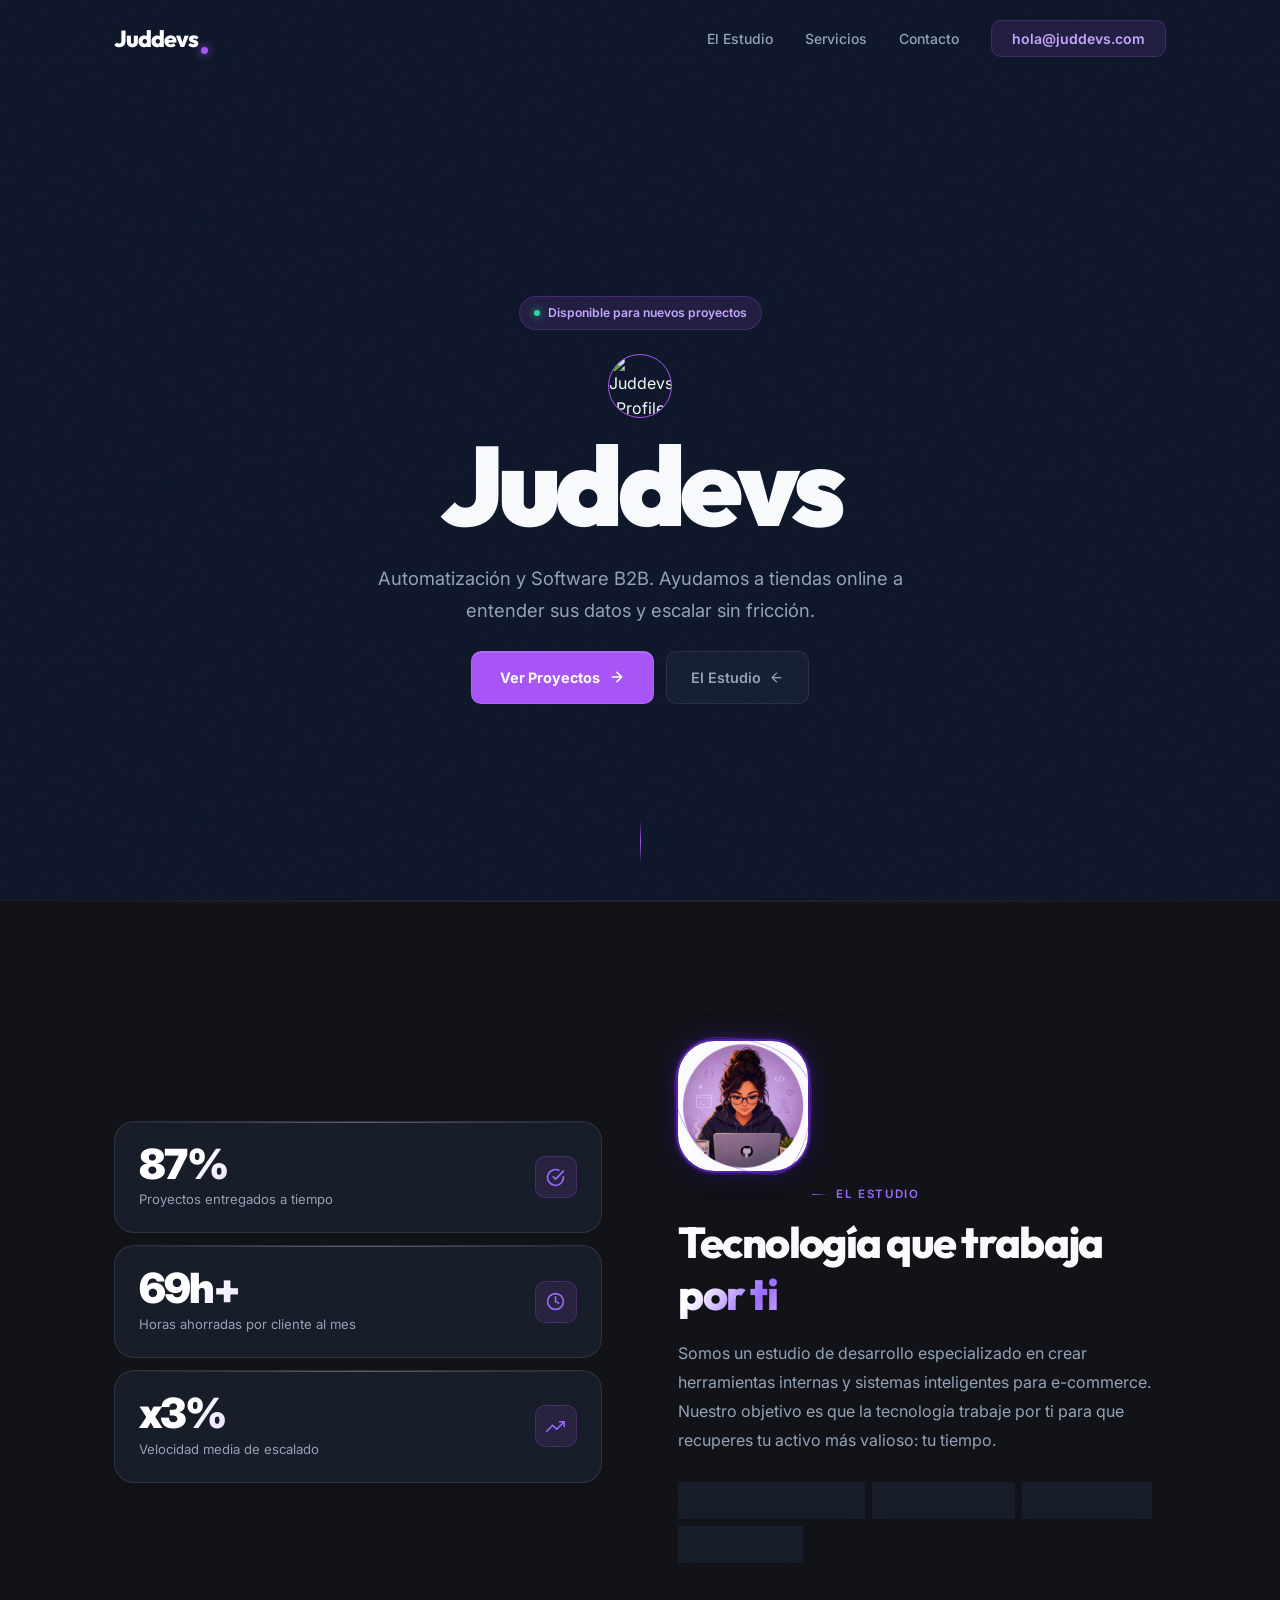
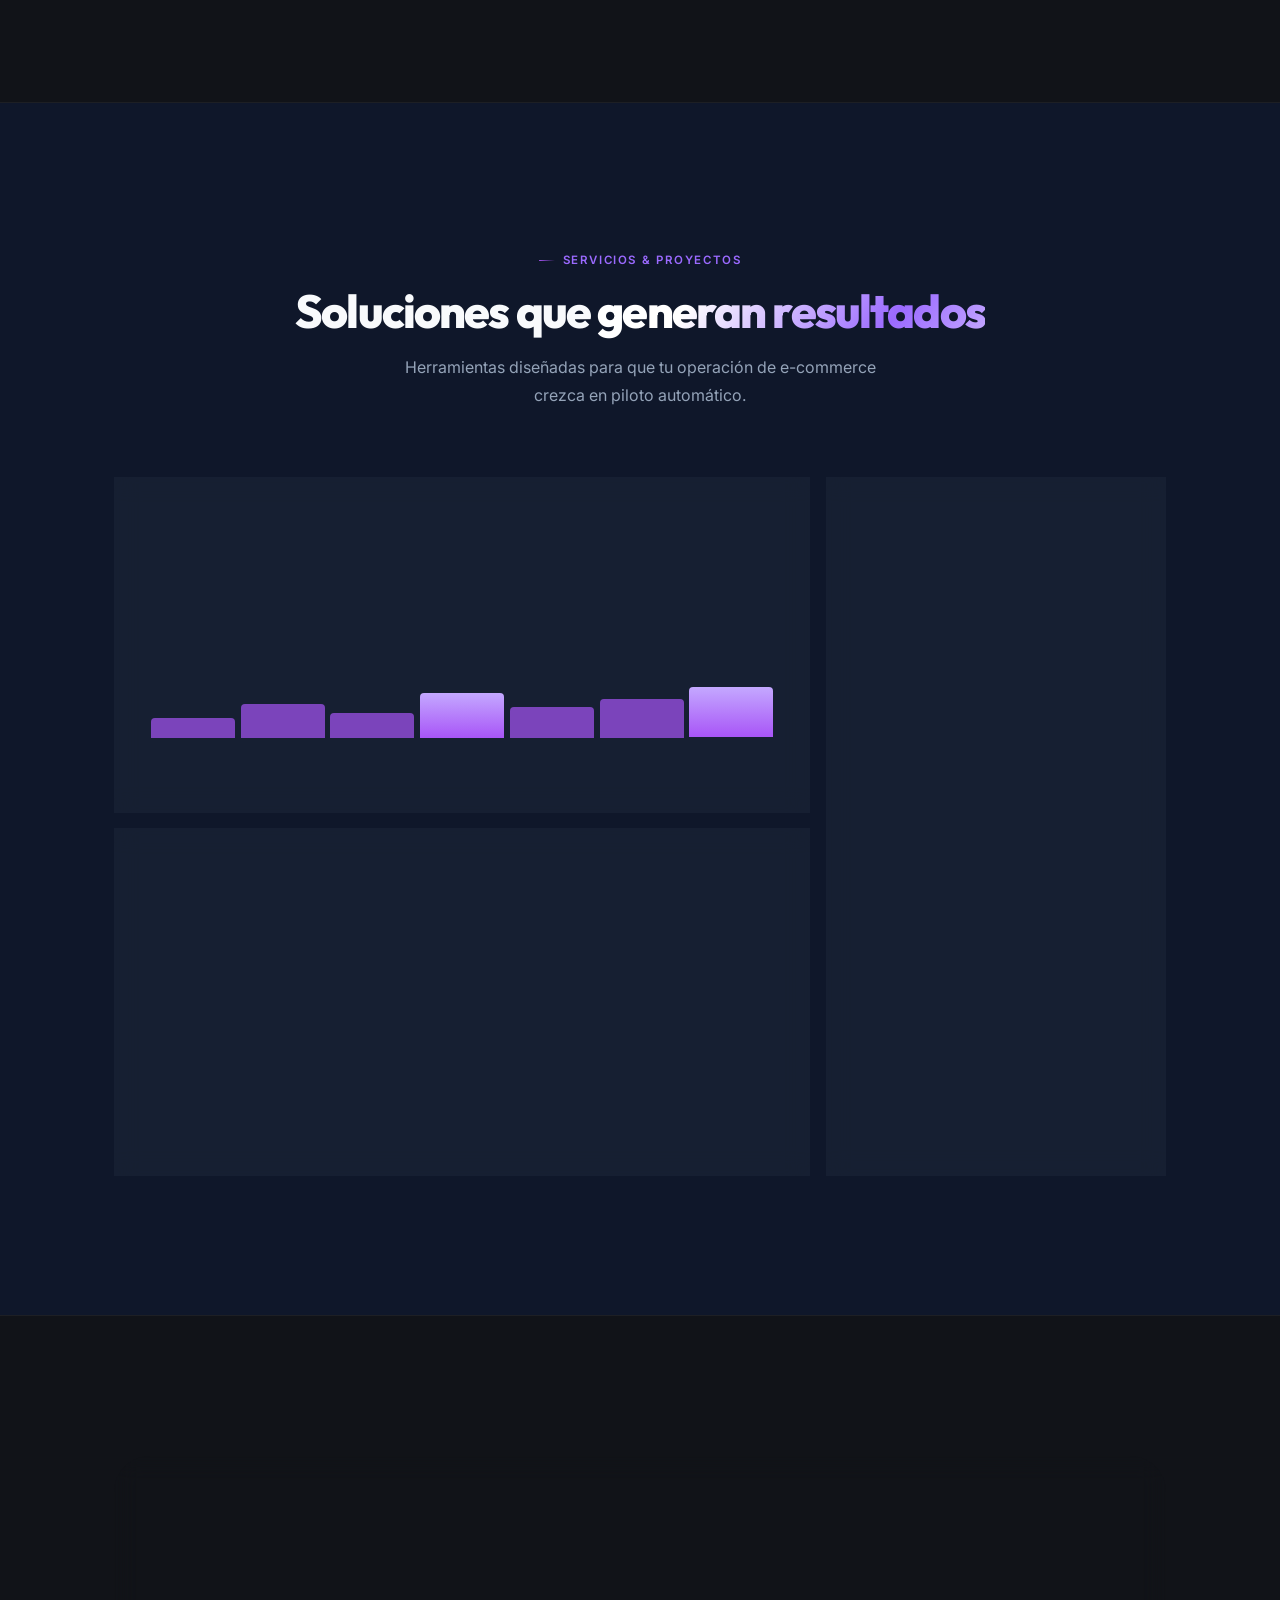
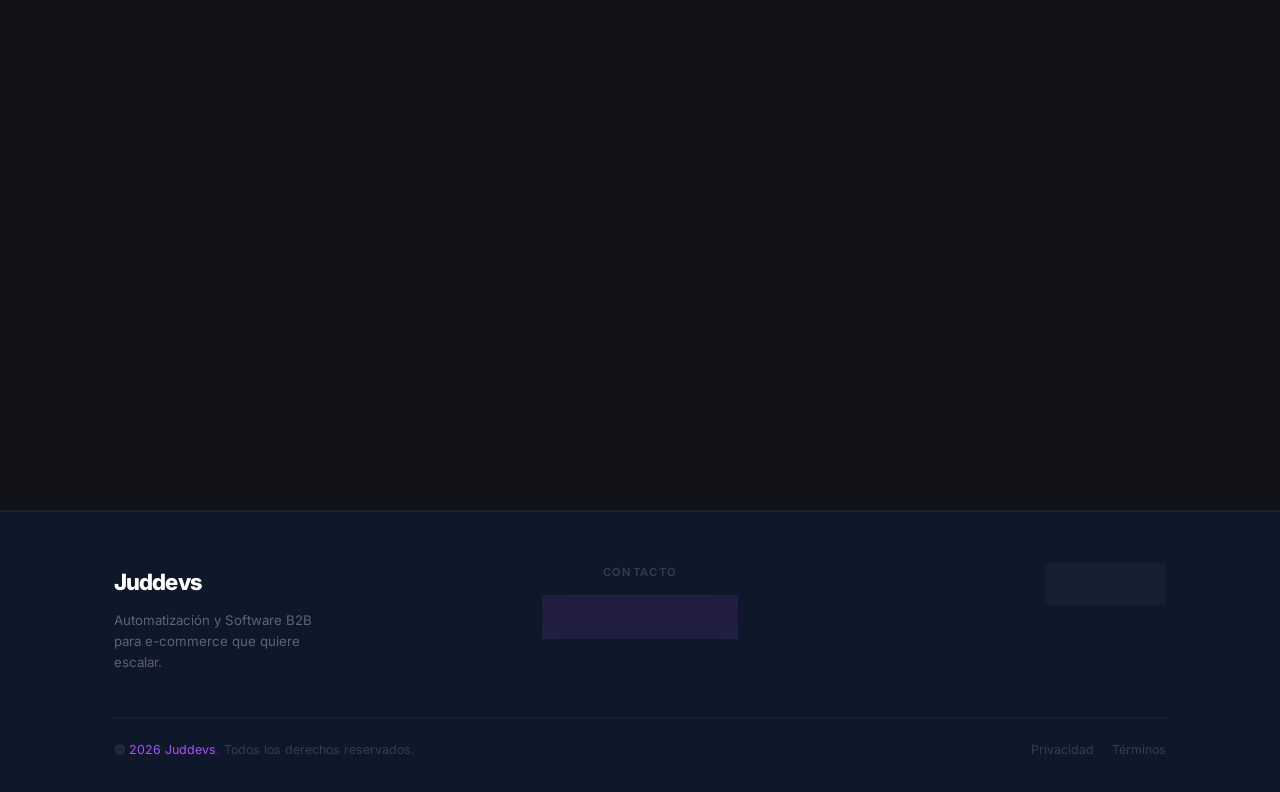
==== commit cb350d21: "style: simplify UI, remove cyberpunk glow, center hero, update logo" ====
--- a/index.html
+++ b/index.html
@@ -49,21 +49,21 @@
        HERO
   ════════════════════════════════ -->
   <section id="hero" aria-labelledby="hero-title">
-    <div class="hero-dots" aria-hidden="true"></div>
-    <div class="hero-glow-1" aria-hidden="true"></div>
-    <div class="hero-glow-2" aria-hidden="true"></div>
+    <!-- Clean solid background -->
 
     <div class="container">
       <div class="hero-layout">
 
-        <!-- Left: copy -->
+        <!-- Center: copy -->
         <div class="hero-content">
           <div class="hero-badge">
             <span class="hero-badge-dot" aria-hidden="true"></span>
             Disponible para nuevos proyectos
           </div>
 
-          <h1 id="hero-title" class="hero-title gradient-text">Juddevs</h1>
+          <img class="hero-avatar" src="juddevs.jpg" alt="Juddevs Profile" width="64" height="64" />
+
+          <h1 id="hero-title" class="hero-title">Juddevs</h1>
 
           <p class="hero-subtitle">
             Automatización y Software B2B. Ayudamos a tiendas online a entender sus datos y escalar sin fricción.
@@ -78,79 +78,6 @@
               El Estudio
               <svg width="15" height="15" viewBox="0 0 24 24" fill="none" stroke="currentColor" stroke-width="2" stroke-linecap="round" stroke-linejoin="round" aria-hidden="true"><path d="M19 12H5M12 5l-7 7 7 7"/></svg>
             </a>
-          </div>
-        </div>
-
-        <!-- Right: abstract dashboard visual -->
-        <div class="hero-visual" aria-hidden="true">
-          <div class="hero-dashboard">
-
-            <!-- SVG defs for sparkline gradient -->
-            <svg width="0" height="0" style="position:absolute" aria-hidden="true">
-              <defs>
-                <linearGradient id="spark-grad" x1="0" y1="0" x2="0" y2="1">
-                  <stop offset="0%" stop-color="#7B2FFF" stop-opacity="0.5"/>
-                  <stop offset="100%" stop-color="#7B2FFF" stop-opacity="0"/>
-                </linearGradient>
-              </defs>
-            </svg>
-
-            <!-- KPI cards row -->
-            <div class="dash-card">
-              <div class="dash-kpi-row">
-                <div class="dash-kpi">
-                  <div class="dash-kpi-val">€84k</div>
-                  <div class="dash-kpi-label">Ingresos MRR</div>
-                  <div class="dash-kpi-badge">↑ +18%</div>
-                </div>
-                <div class="dash-kpi">
-                  <div class="dash-kpi-val">2.4k</div>
-                  <div class="dash-kpi-label">Pedidos hoy</div>
-                  <div class="dash-kpi-badge">↑ +7%</div>
-                </div>
-                <div class="dash-kpi">
-                  <div class="dash-kpi-val">98%</div>
-                  <div class="dash-kpi-label">Entregados</div>
-                  <div class="dash-kpi-badge" style="color:#6EE7B7;background:rgba(110,231,183,0.10);">✓ OK</div>
-                </div>
-              </div>
-            </div>
-
-            <!-- Sparkline chart -->
-            <div class="dash-card dash-chart">
-              <div class="dash-chart-header">
-                <span class="dash-chart-title">Ventas recuperadas · 30 días</span>
-                <span class="dash-chart-value gradient-text">+€12,480</span>
-              </div>
-              <svg class="sparkline" viewBox="0 0 320 48" preserveAspectRatio="none" aria-hidden="true">
-                <defs>
-                  <linearGradient id="spark-grad2" x1="0" y1="0" x2="0" y2="1">
-                    <stop offset="0%" stop-color="#7B2FFF" stop-opacity="0.45"/>
-                    <stop offset="100%" stop-color="#7B2FFF" stop-opacity="0"/>
-                  </linearGradient>
-                </defs>
-                <path class="sparkline-area" d="M0 48 L0 36 L40 30 L80 32 L120 20 L160 24 L200 12 L240 16 L280 6 L320 4 L320 48 Z" fill="url(#spark-grad2)"/>
-                <path class="sparkline-line" d="M0 36 L40 30 L80 32 L120 20 L160 24 L200 12 L240 16 L280 6 L320 4"/>
-                <circle cx="320" cy="4" r="3.5" fill="#7B2FFF" stroke="#C4A8FF" stroke-width="1.5"/>
-              </svg>
-            </div>
-
-            <!-- Activity status row -->
-            <div class="dash-card" style="padding: 16px 20px;">
-              <div class="dash-activity">
-                <div class="activity-dots">
-                  <div class="activity-dot completed active"></div>
-                  <div class="activity-dot completed active"></div>
-                  <div class="activity-dot semi"></div>
-                  <div class="activity-dot"></div>
-                  <div class="activity-dot"></div>
-                  <div class="activity-dot"></div>
-                  <div class="activity-dot"></div>
-                </div>
-                <span class="activity-label">3 automatizaciones activas · Procesando en tiempo real</span>
-              </div>
-            </div>
-
           </div>
         </div>
 
@@ -431,8 +358,7 @@
   <section id="cta" aria-labelledby="cta-title">
     <div class="container">
       <div class="cta-inner reveal">
-        <div class="cta-geo" aria-hidden="true"></div>
-        <div class="cta-geo-2" aria-hidden="true"></div>
+        <!-- Clean CTA background -->
 
         <span class="section-label" style="justify-content:center; margin-bottom:20px;">¿Listo para escalar?</span>
         <h2 id="cta-title">
--- a/style.css
+++ b/style.css
@@ -3,48 +3,48 @@
    Design inspiration: Dribbble Dark SaaS / Bento UI
    ============================================================ */
 
-@import url('https://fonts.googleapis.com/css2?family=Inter:ital,opsz,wght@0,14..32,300;0,14..32,400;0,14..32,500;0,14..32,600;0,14..32,700;0,14..32,800;0,14..32,900;1,14..32,400&family=Plus+Jakarta+Sans:wght@700;800;900&display=swap');
+@import url('https://fonts.googleapis.com/css2?family=Inter:wght@300;400;500;600;700&family=Outfit:wght@400;500;600;700;800;900&display=swap');
 
 /* ── Design Tokens ──────────────────────────────────────────── */
 :root {
   /* Backgrounds — carbon/slate night palette */
-  --bg-base:       #0C0D10;   /* deepest layer */
+  --bg-base:       #0F172A;   /* deepest layer */
   --bg-elevated:   #111318;   /* sections */
   --bg-surface:    #161920;   /* glass base */
   --bg-surface-2:  #1C1F28;   /* raised elements */
   --bg-overlay:    #21242F;   /* hover overlays */
 
   /* Glass effect */
-  --glass-bg:      rgba(22, 25, 32, 0.55);
-  --glass-border:  rgba(255, 255, 255, 0.07);
-  --glass-hover:   rgba(255, 255, 255, 0.10);
-  --glass-blur:    20px;
+  --glass-bg:      rgba(30, 41, 59, 0.5);
+  --glass-border:  rgba(255, 255, 255, 0.1);
+  --glass-hover:   rgba(255, 255, 255, 0.3);
+  --glass-blur:    12px;
 
   /* Electric Purple palette */
   --purple-dim:    #3B1FA8;   /* deep glow */
-  --purple-core:   #6230D4;   /* primary brand */
-  --purple-bright: #7B2FFF;   /* electric accent */
+  --purple-core:   #A855F7;   /* primary brand */
+  --purple-bright: #A855F7;   /* electric accent */
   --purple-light:  #9B6AFF;   /* highlights */
   --purple-pale:   #C4A8FF;   /* text tints */
-  --purple-ghost:  rgba(123, 47, 255, 0.12);
-  --purple-glow:   rgba(123, 47, 255, 0.28);
-  --purple-glow-lg:rgba(123, 47, 255, 0.15);
+  --purple-ghost:  rgba(168, 85, 247, 0.12);
+  --purple-glow:   rgba(168, 85, 247, 0.28);
+  --purple-glow-lg:rgba(168, 85, 247, 0.15);
 
   /* Borders */
   --border-dim:    rgba(255, 255, 255, 0.05);
   --border-soft:   rgba(255, 255, 255, 0.08);
-  --border-purple: rgba(123, 47, 255, 0.22);
-  --border-purple-hover: rgba(123, 47, 255, 0.45);
+  --border-purple: rgba(168, 85, 247, 0.22);
+  --border-purple-hover: rgba(168, 85, 247, 0.45);
 
   /* Typography */
-  --text-primary:  #F2F3F8;
-  --text-secondary:#9DA3B4;
+  --text-primary:  #F8FAFC;
+  --text-secondary:#94A3B8;
   --text-muted:    #5E6375;
   --text-faint:    #383D4E;
 
   /* Fonts */
   --font:         'Inter', system-ui, -apple-system, sans-serif;
-  --font-display: 'Plus Jakarta Sans', 'Inter', system-ui, sans-serif;
+  --font-display: 'Outfit', 'Inter', system-ui, sans-serif;
 
   /* Spacing / Radius */
   --r-sm:   10px;
@@ -78,6 +78,7 @@
 }
 img, svg { display: block; max-width: 100%; }
 a { text-decoration: none; color: inherit; }
+h1, h2, h3 { font-family: var(--font-display); }
 
 /* ── Grain texture overlay ──────────────────────────────────── */
 body::before {
@@ -167,31 +168,19 @@
 
 /* ── Logotipo tipográfico ────────────────────────────────── */
 .nav-logo {
-  font-family: var(--font-display);
+  font-family: 'Outfit', var(--font-display);
   font-size: 1.45rem;
-  font-weight: 900;
-  letter-spacing: -0.06em;
+  font-weight: 800;
+  letter-spacing: -1px;
   display: flex;
   align-items: center;
   gap: 3px;
-  /* Split gradient: "Judd" white → "evs" electric purple */
-  background: linear-gradient(
-    105deg,
-    #ffffff  0%,
-    #E8E0FF  38%,
-    var(--purple-bright) 68%,
-    var(--purple-pale)   100%
-  );
-  -webkit-background-clip: text;
-  -webkit-text-fill-color: transparent;
-  background-clip: text;
-  /* Subtle text-shadow glow via filter — works with transparent fill */
-  filter: drop-shadow(0 0 14px rgba(123, 47, 255, 0.45));
+  color: #FFFFFF;
   transition: filter var(--t) var(--ease);
   user-select: none;
 }
 .nav-logo:hover {
-  filter: drop-shadow(0 0 22px rgba(123, 47, 255, 0.70));
+  filter: drop-shadow(0 0 10px rgba(168, 85, 247, 0.4));
 }
 
 /* Animated purple accent dot */
@@ -334,16 +323,26 @@
 .hero-layout {
   position: relative;
   z-index: 2;
-  display: grid;
-  grid-template-columns: 1fr 1fr;
-  align-items: center;
-  gap: 60px;
+  display: flex;
+  flex-direction: column;
+  align-items: center;
+  justify-content: center;
+  text-align: center;
 }
 
 .hero-content {
   display: flex;
   flex-direction: column;
+  align-items: center;
   gap: 24px;
+}
+
+.hero-avatar {
+  border-radius: 50%;
+  border: 1px solid var(--purple-core);
+  object-fit: cover;
+  margin-bottom: -10px;
+  animation: fade-up 0.7s 0.05s var(--ease) both;
 }
 
 .hero-badge {
@@ -384,7 +383,8 @@
 .hero-subtitle {
   font-size: clamp(0.95rem, 1.8vw, 1.15rem);
   color: var(--text-secondary);
-  max-width: 480px;
+  max-width: 600px;
+  margin: 0 auto;
   line-height: 1.75;
   font-weight: 400;
   animation: fade-up 0.7s 0.16s var(--ease) both;
@@ -392,6 +392,7 @@
 
 .hero-actions {
   display: flex;
+  justify-content: center;
   gap: 12px;
   flex-wrap: wrap;
   animation: fade-up 0.7s 0.24s var(--ease) both;
@@ -410,31 +411,13 @@
   border-radius: var(--r-sm);
   border: 1px solid rgba(255,255,255,0.1);
   cursor: pointer;
-  position: relative;
-  overflow: hidden;
   transition: transform var(--t) var(--ease-spring),
-              box-shadow var(--t) var(--ease);
-  box-shadow: var(--shadow-btn), inset 0 1px 0 rgba(255,255,255,0.12);
-}
-.btn-primary::before {
-  content: '';
-  position: absolute;
-  inset: 0;
-  background: linear-gradient(135deg, rgba(255,255,255,0.14), transparent 60%);
-  opacity: 1;
-}
-.btn-primary::after {
-  content: '';
-  position: absolute;
-  inset: 0;
-  background: rgba(255,255,255,0.08);
-  opacity: 0;
-  transition: opacity var(--t);
-}
-.btn-primary:hover::after { opacity: 1; }
+              background var(--t) var(--ease);
+  box-shadow: inset 0 1px 0 rgba(255,255,255,0.12);
+}
 .btn-primary:hover {
   transform: translateY(-2px);
-  box-shadow: 0 0 50px rgba(123,47,255,0.55), 0 8px 24px rgba(0,0,0,0.4), inset 0 1px 0 rgba(255,255,255,0.12);
+  background: #B673F8; /* Lighter purple on hover */
 }
 .btn-primary svg { transition: transform var(--t) var(--ease-spring); }
 .btn-primary:hover svg { transform: translateX(4px); }
@@ -894,7 +877,7 @@
   backdrop-filter: blur(var(--glass-blur));
   -webkit-backdrop-filter: blur(var(--glass-blur));
   border: 1px solid var(--glass-border);
-  border-radius: var(--r-xl);
+  border-radius: 16px;
   padding: 32px 32px 28px;
   position: relative;
   overflow: hidden;
@@ -929,8 +912,8 @@
 }
 
 .bento-card:hover {
-  border-color: var(--border-purple);
-  box-shadow: var(--shadow-card), 0 0 60px rgba(123,47,255,0.08);
+  border-color: rgba(255, 255, 255, 0.3);
+  box-shadow: var(--shadow-card), 0 0 20px rgba(168, 85, 247, 0.4);
   transform: translateY(-4px);
 }
 .bento-card:hover::after { opacity: 1; }
@@ -940,7 +923,7 @@
   position: absolute;
   top: 0; left: 0; right: 0;
   height: 2px;
-  background: linear-gradient(90deg, var(--purple-bright), var(--purple-light), transparent 80%);
+  background: var(--purple-bright);
   transform: scaleX(0);
   transform-origin: left;
   transition: transform 0.45s var(--ease);
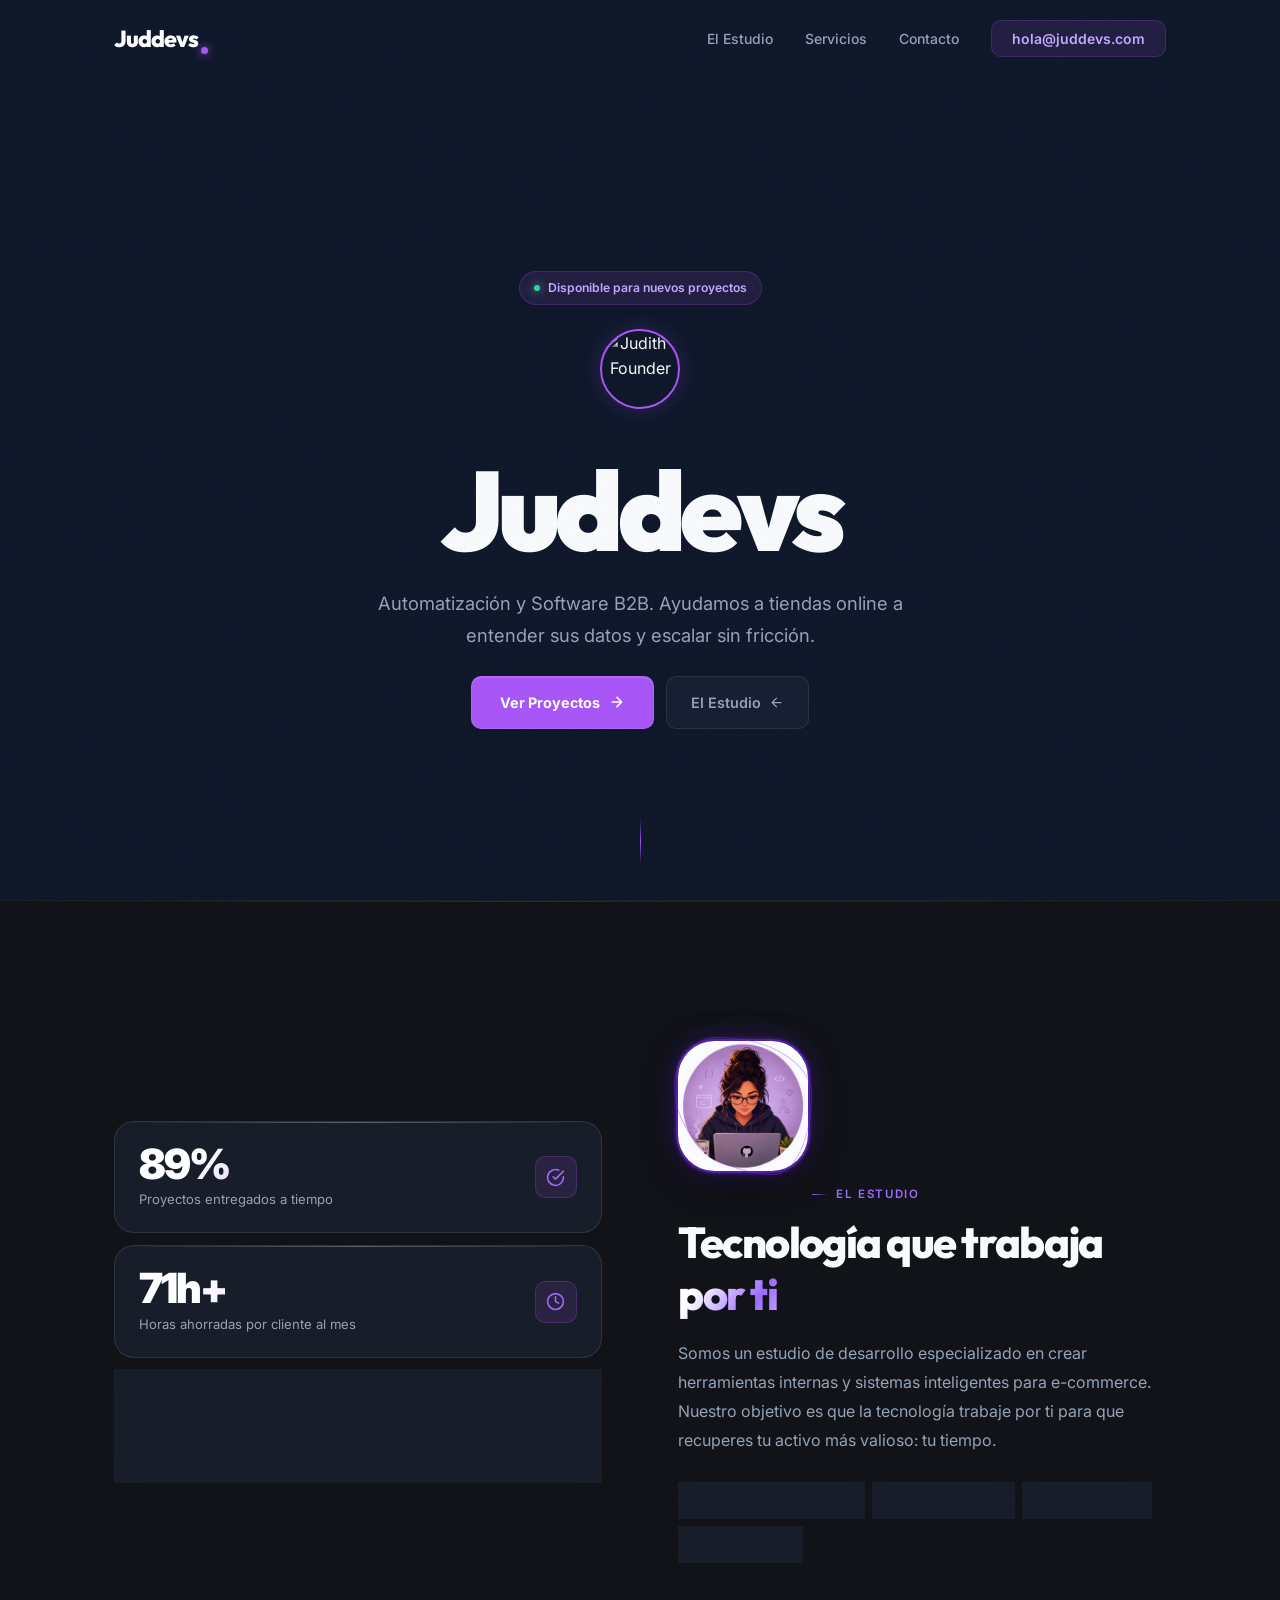
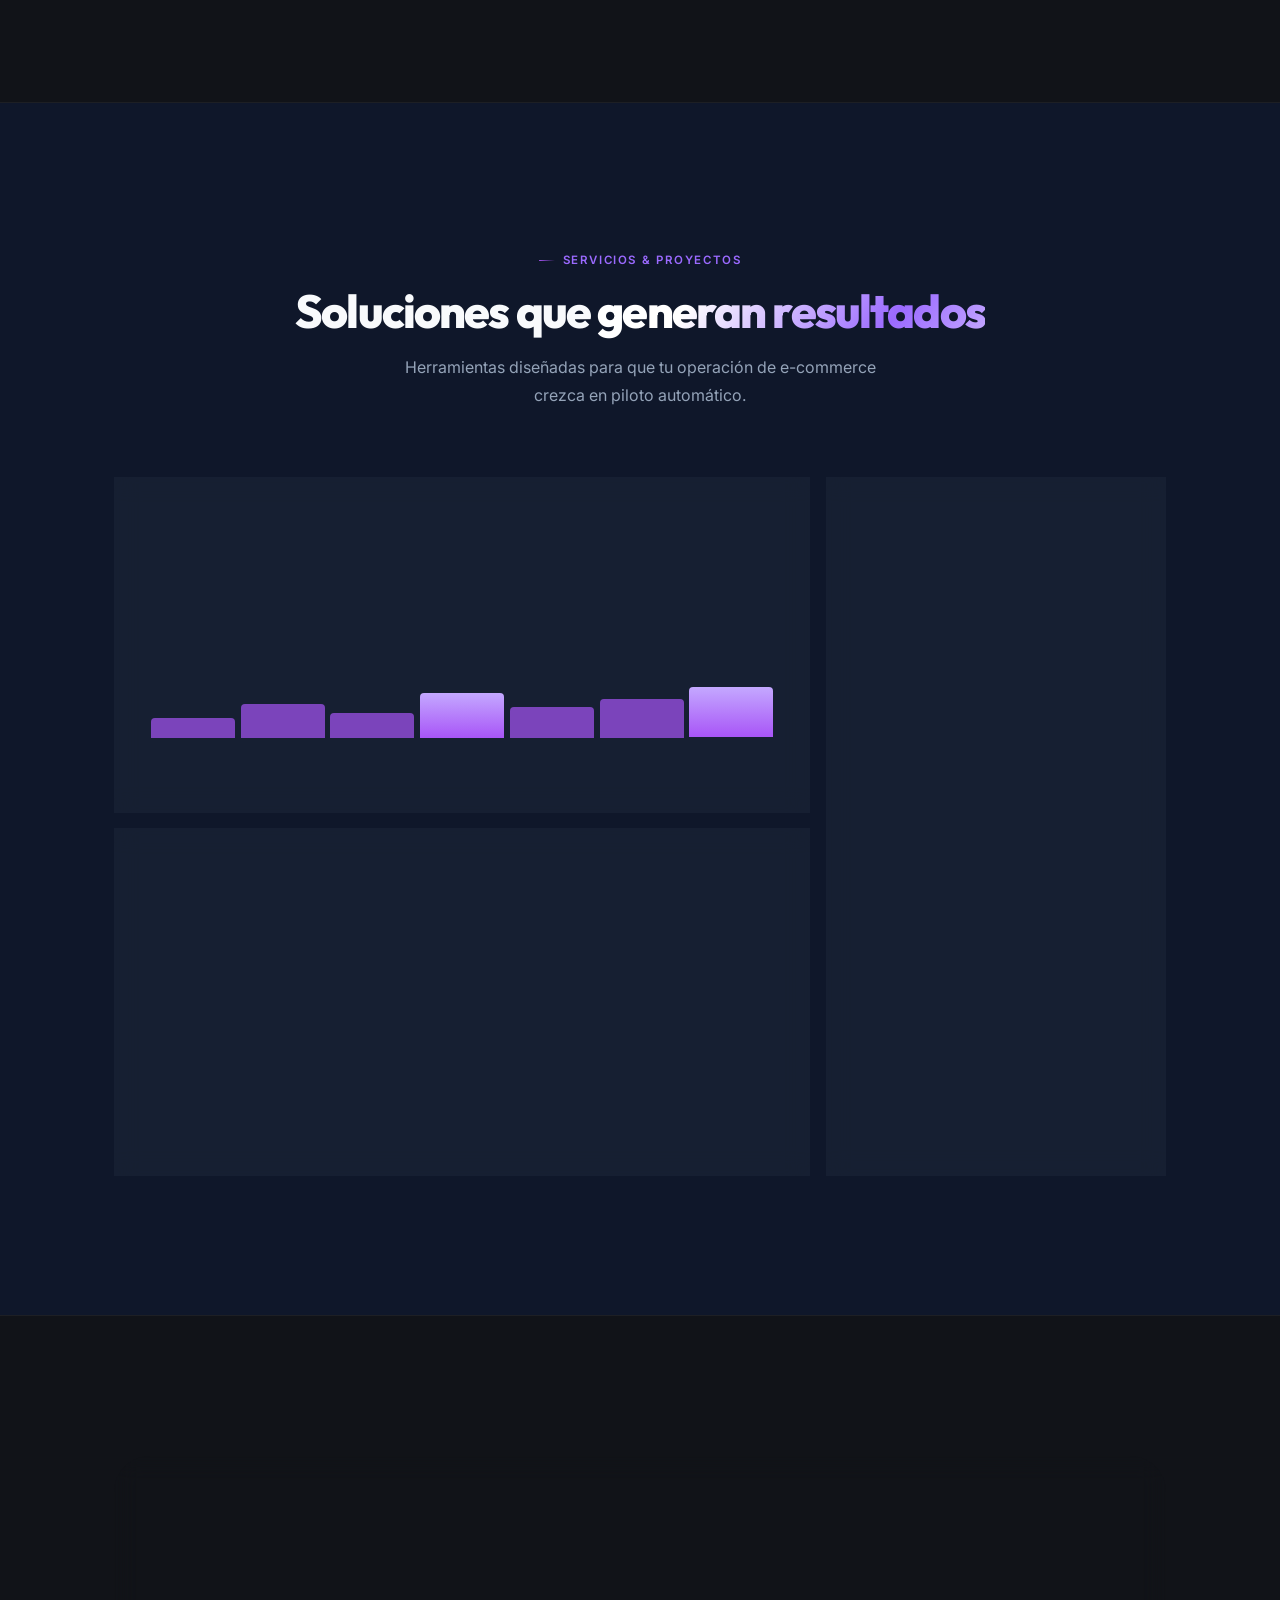
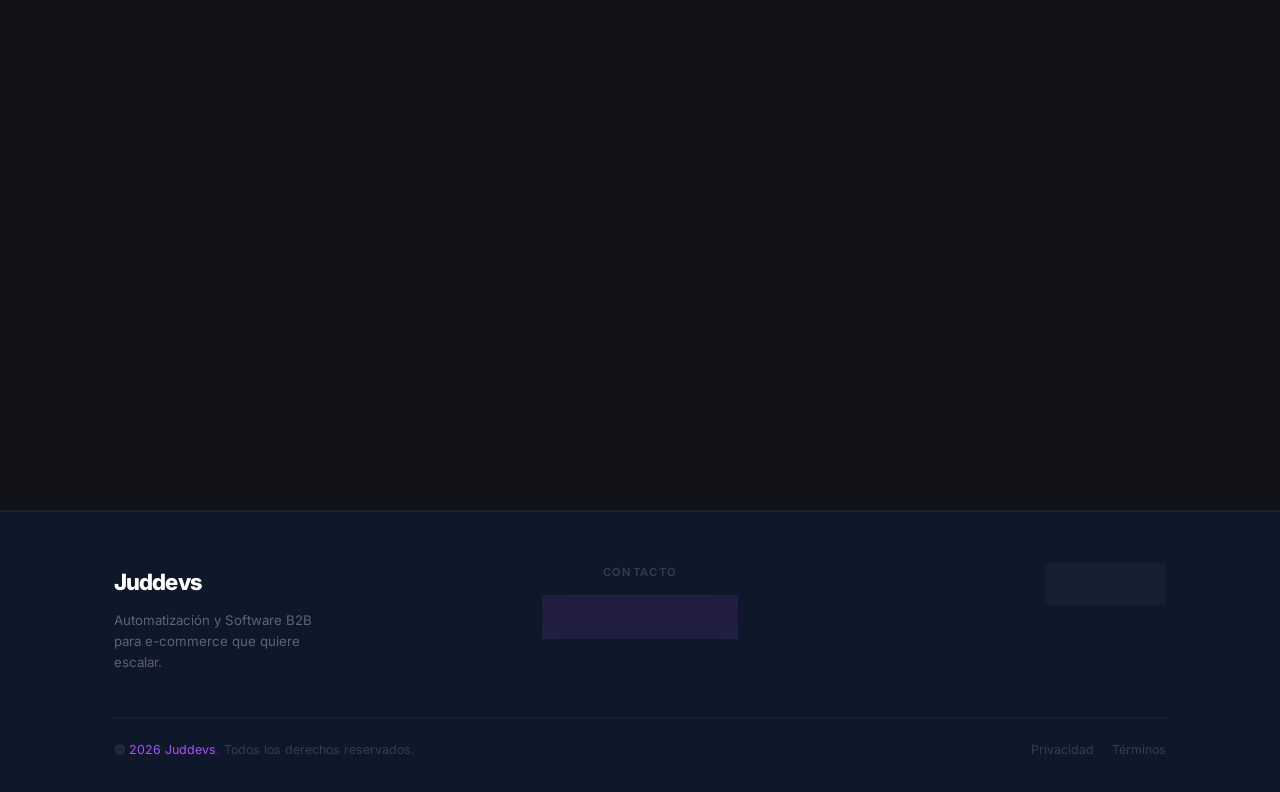
==== commit 768ff747: "Fix logo and avatar layout" ====
--- a/index.html
+++ b/index.html
@@ -61,7 +61,9 @@
             Disponible para nuevos proyectos
           </div>
 
-          <img class="hero-avatar" src="juddevs.jpg" alt="Juddevs Profile" width="64" height="64" />
+          <div class="hero-avatar-container">
+            <img class="avatar-circle" src="juddevs.jpg" alt="Judith - Founder" />
+          </div>
 
           <h1 id="hero-title" class="hero-title">Juddevs</h1>
 
--- a/style.css
+++ b/style.css
@@ -1423,3 +1423,32 @@
   .hero-actions { flex-direction: column; width: 100%; }
   .btn-primary, .btn-ghost { width: 100%; justify-content: center; }
 }
+
+/* --- CORRECCIONES MANUALES JUDDEVS --- */
+
+/* 1. Arreglar el Logo para que sea Premium */
+.logo, #header-logo {
+  font-family: 'Outfit', sans-serif !important;
+  font-weight: 800 !important;
+  font-size: 1.6rem !important;
+  color: #FFFFFF !important;
+  letter-spacing: -1px !important;
+  background: none !important;
+  -webkit-text-fill-color: initial !important; /* Quita el degradado feo */
+}
+
+/* 2. Arreglar la foto de perfil para centrarla y darle estilo */
+.hero-avatar-container {
+  display: flex;
+  justify-content: center;
+  margin-bottom: 24px;
+}
+
+img.avatar-circle {
+  width: 80px; /* Tamaño perfecto, ni muy grande ni muy pequeña */
+  height: 80px;
+  border-radius: 50% !important; /* Hace que sea un círculo perfecto */
+  object-fit: cover;
+  border: 2px solid #A855F7 !important; /* Borde morado elegante */
+  box-shadow: 0 0 20px rgba(168, 85, 247, 0.2); /* Resplandor súper sutil */
+}
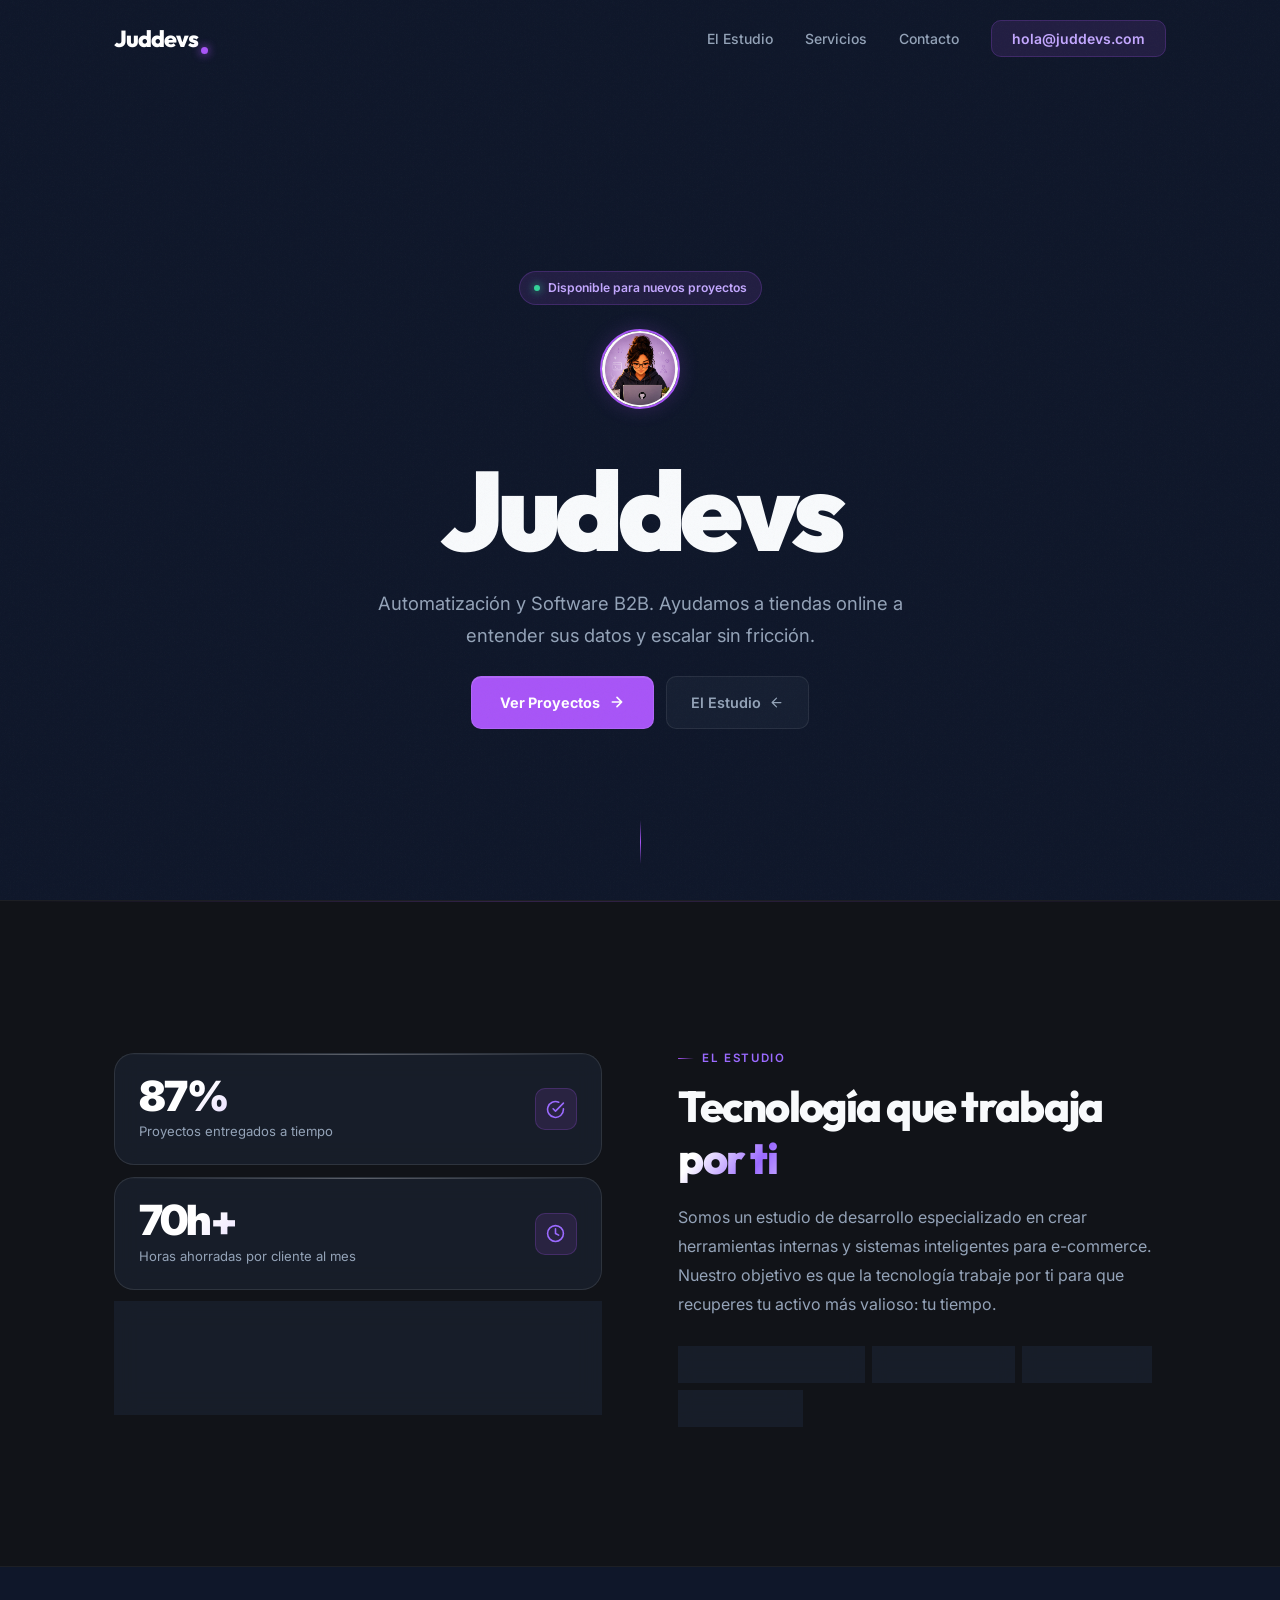
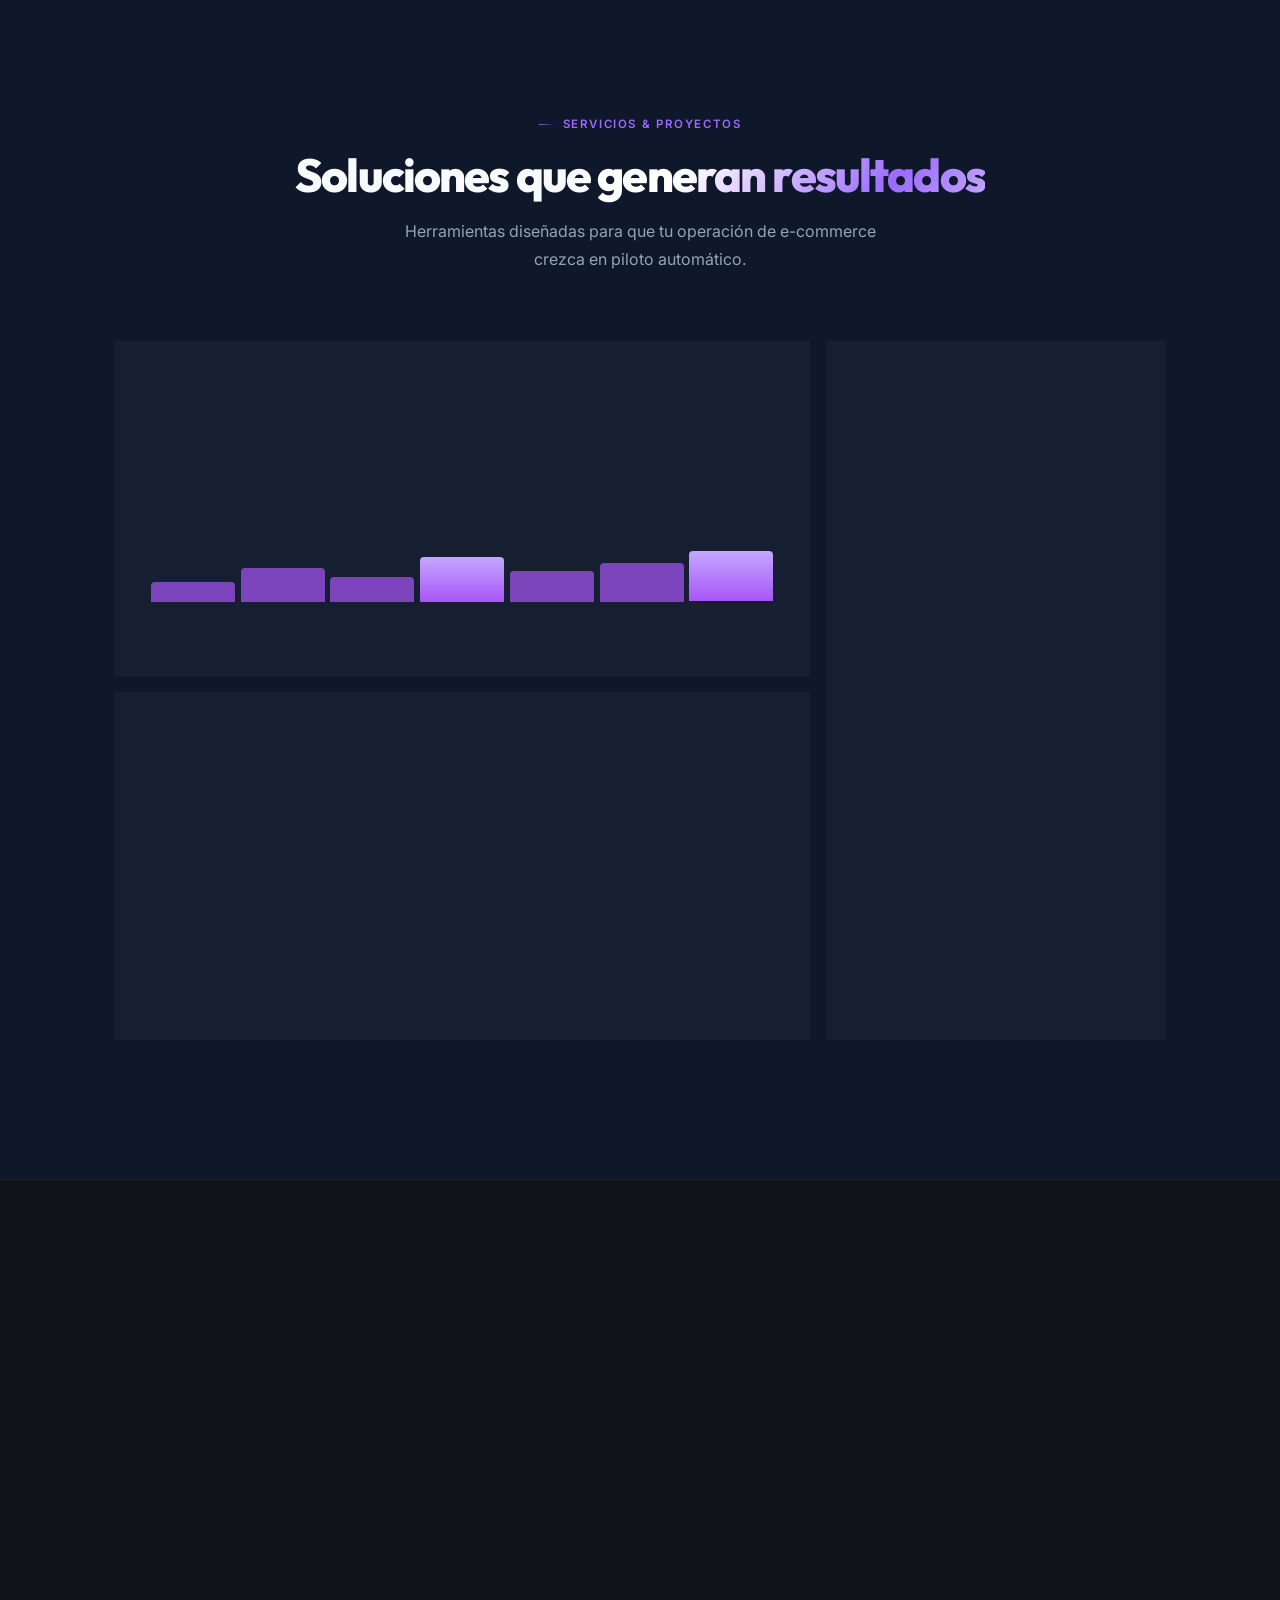
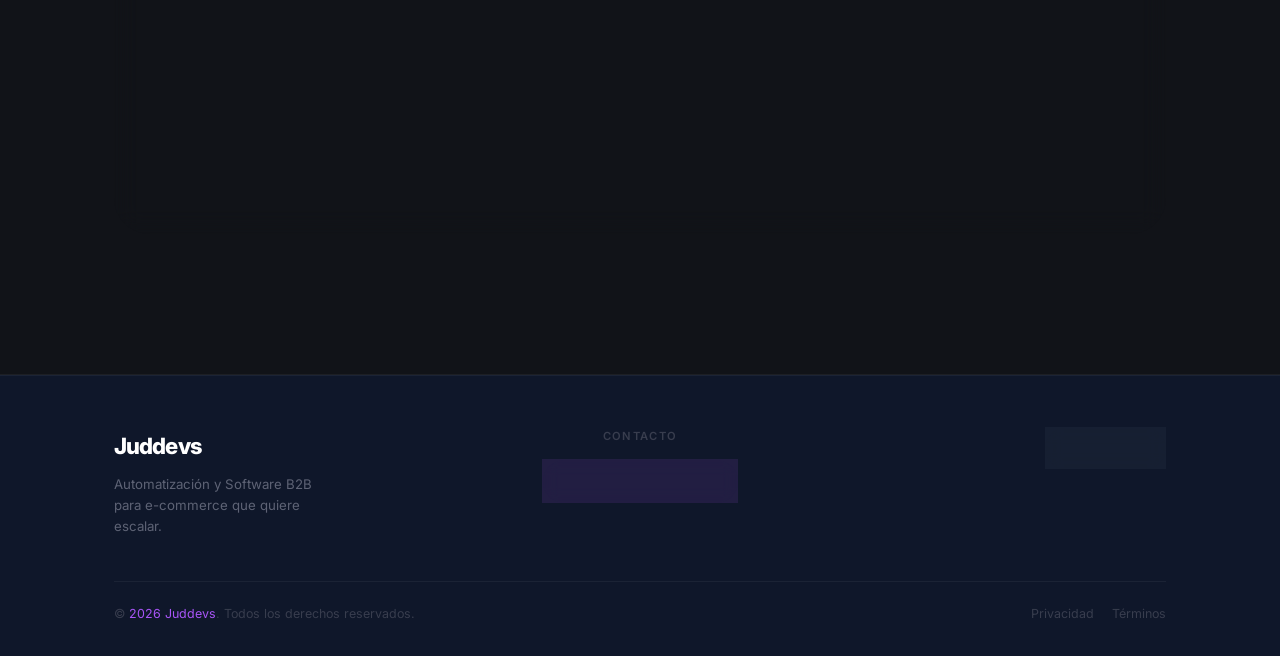
==== commit 02ce9abd: "Fix avatar image path and thin out logo font" ====
--- a/index.html
+++ b/index.html
@@ -62,7 +62,7 @@
           </div>
 
           <div class="hero-avatar-container">
-            <img class="avatar-circle" src="juddevs.jpg" alt="Judith - Founder" />
+            <img class="avatar-circle" src="avatar.png" alt="Judith - Founder" />
           </div>
 
           <h1 id="hero-title" class="hero-title">Juddevs</h1>
@@ -136,18 +136,7 @@
         <!-- Text -->
         <div class="about-text">
 
-          <!-- Avatar corporativo -->
-          <div class="avatar-wrap reveal">
-            <img
-              class="avatar-img"
-              src="avatar.png"
-              alt="Judith — Fundadora de Juddevs, desarrolladora de software B2B"
-              width="130"
-              height="130"
-              loading="lazy"
-              decoding="async"
-            />
-          </div>
+
 
           <span class="section-label">El Estudio</span>
 
--- a/style.css
+++ b/style.css
@@ -1429,10 +1429,10 @@
 /* 1. Arreglar el Logo para que sea Premium */
 .logo, #header-logo {
   font-family: 'Outfit', sans-serif !important;
-  font-weight: 800 !important;
+  font-weight: 600 !important;
   font-size: 1.6rem !important;
   color: #FFFFFF !important;
-  letter-spacing: -1px !important;
+  letter-spacing: 0px !important;
   background: none !important;
   -webkit-text-fill-color: initial !important; /* Quita el degradado feo */
 }
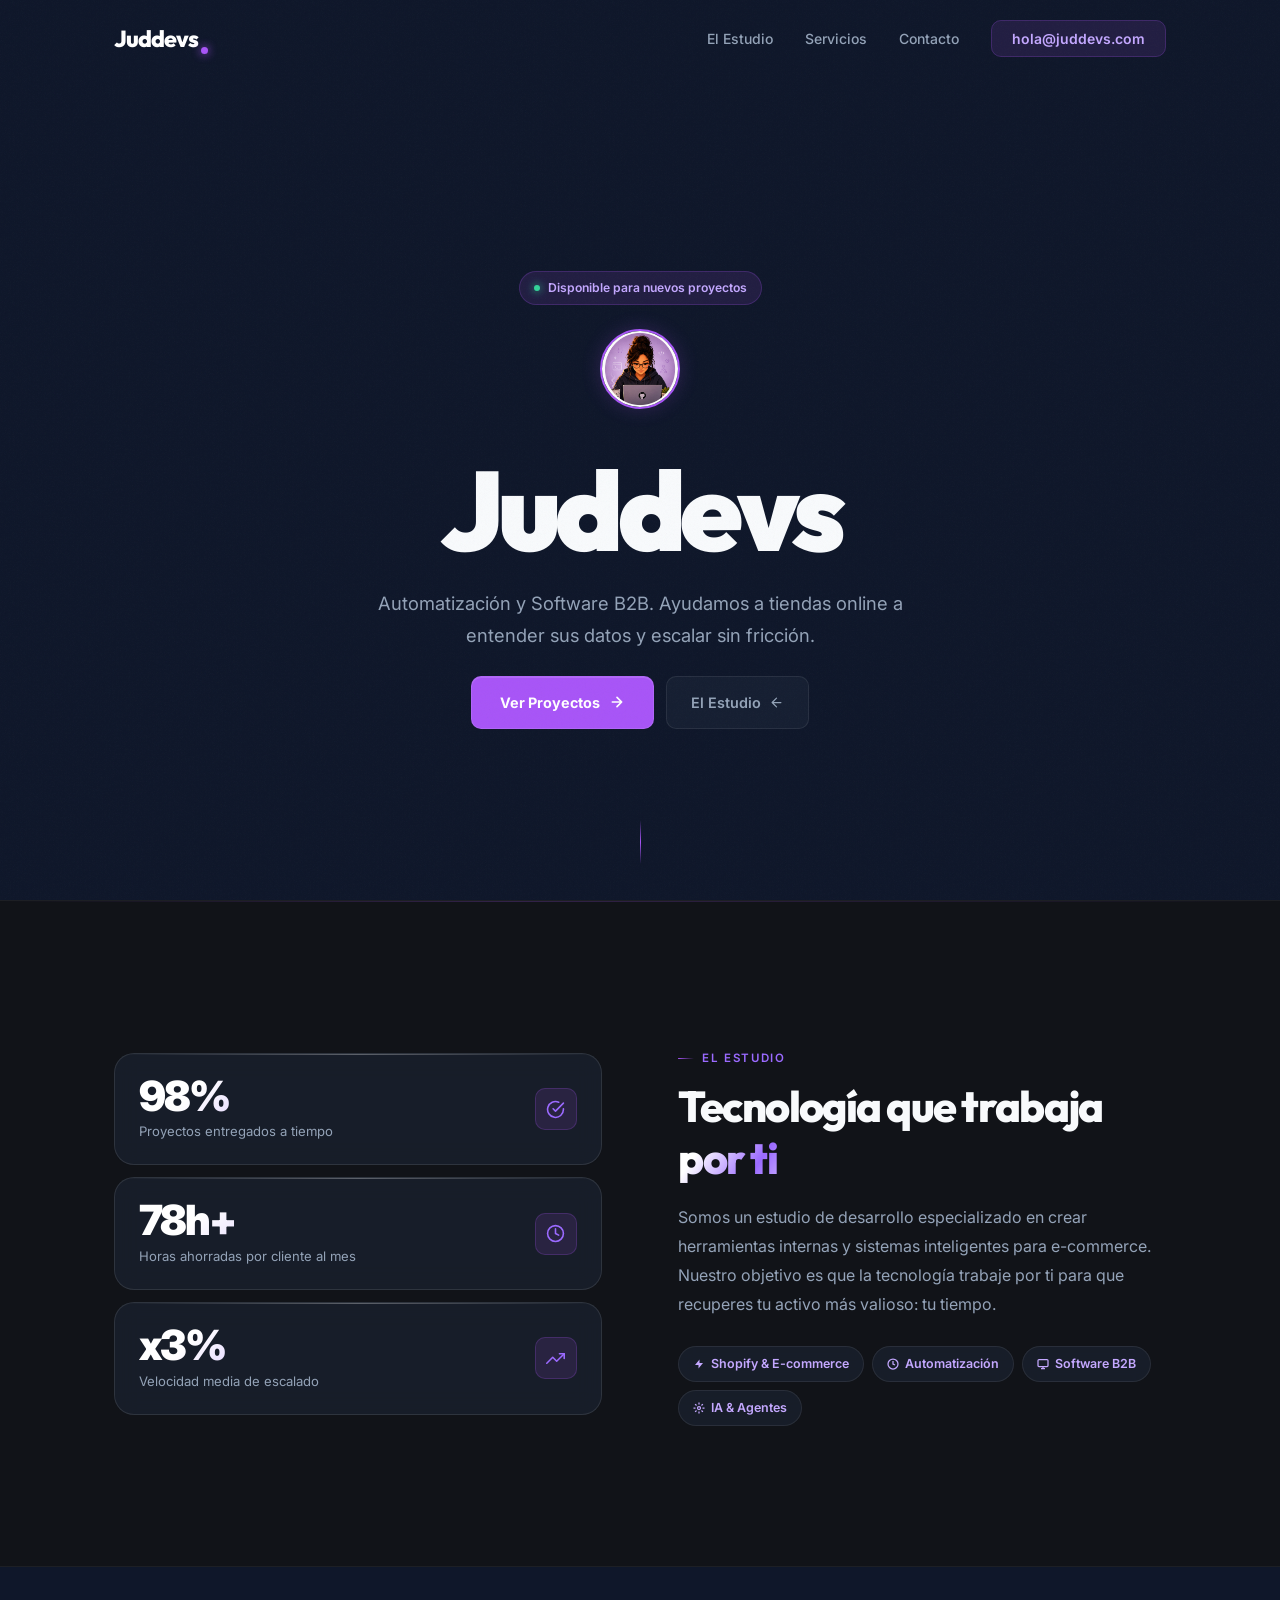
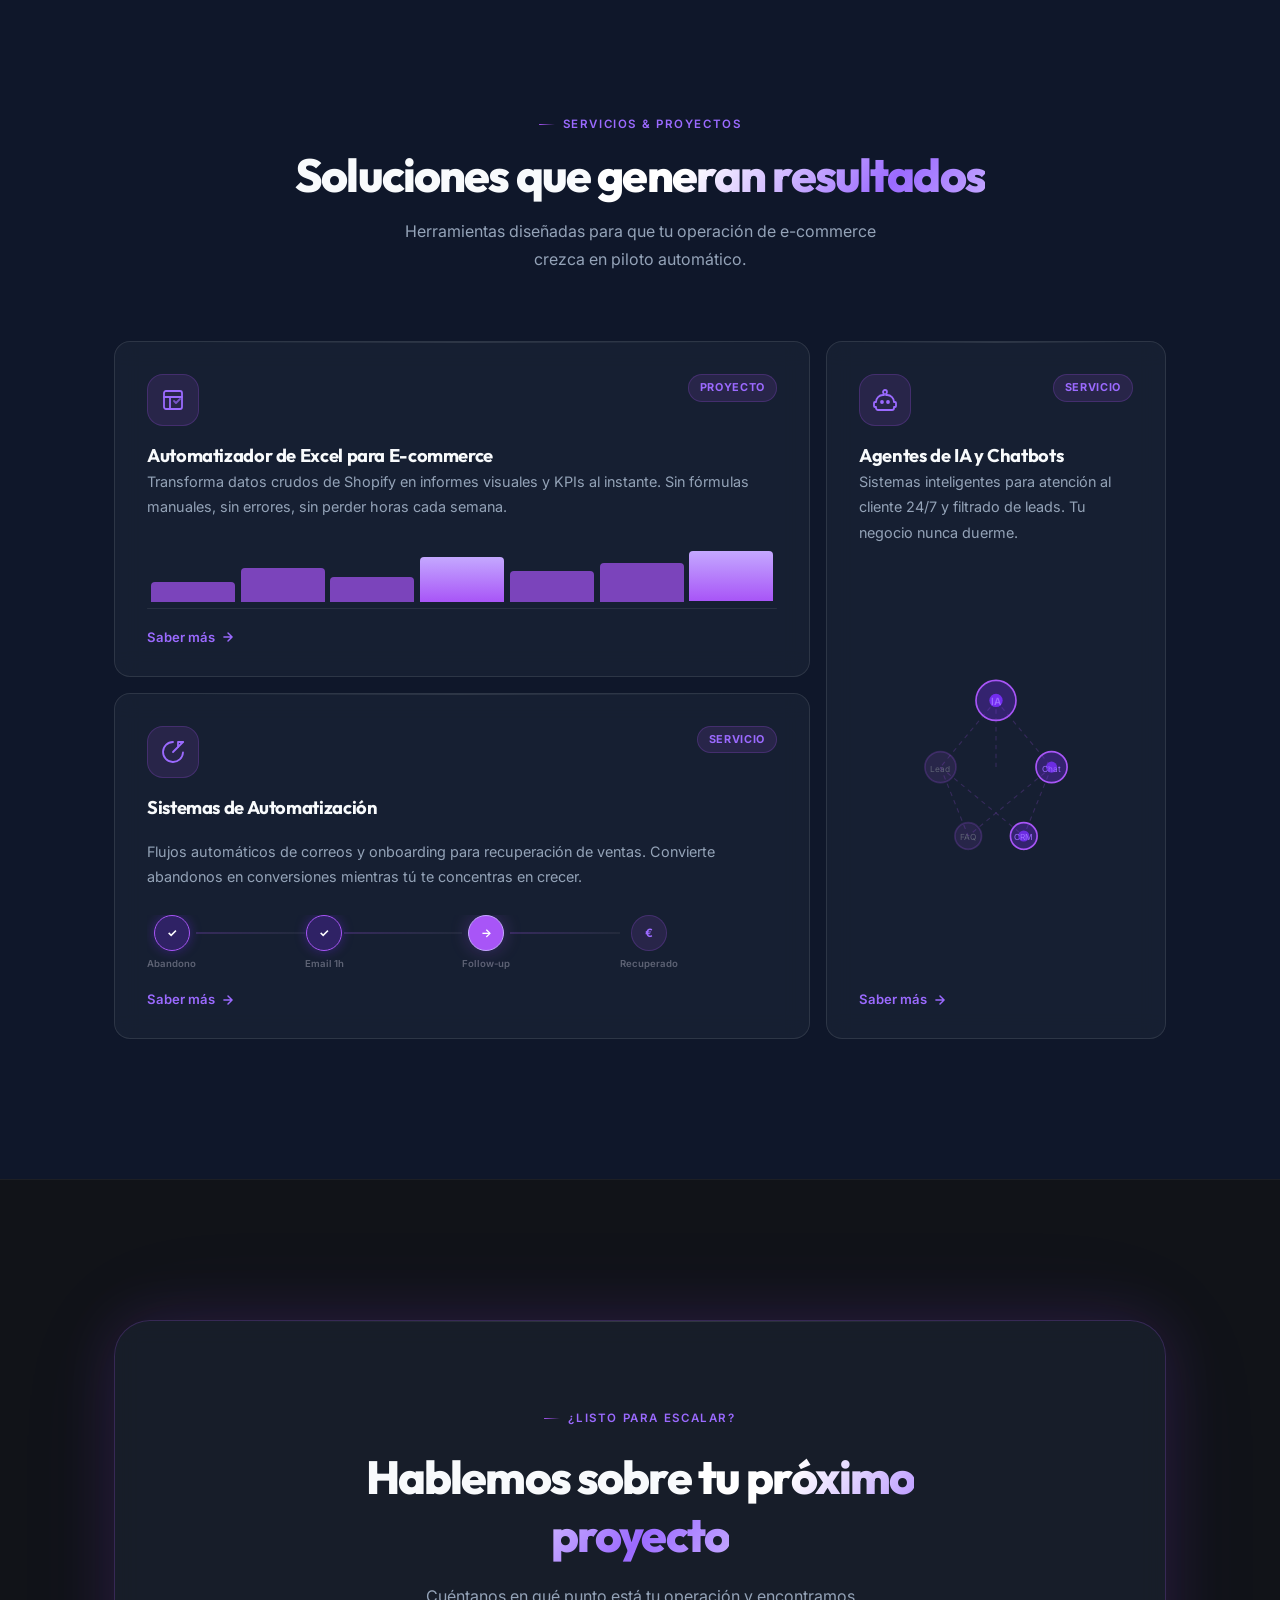
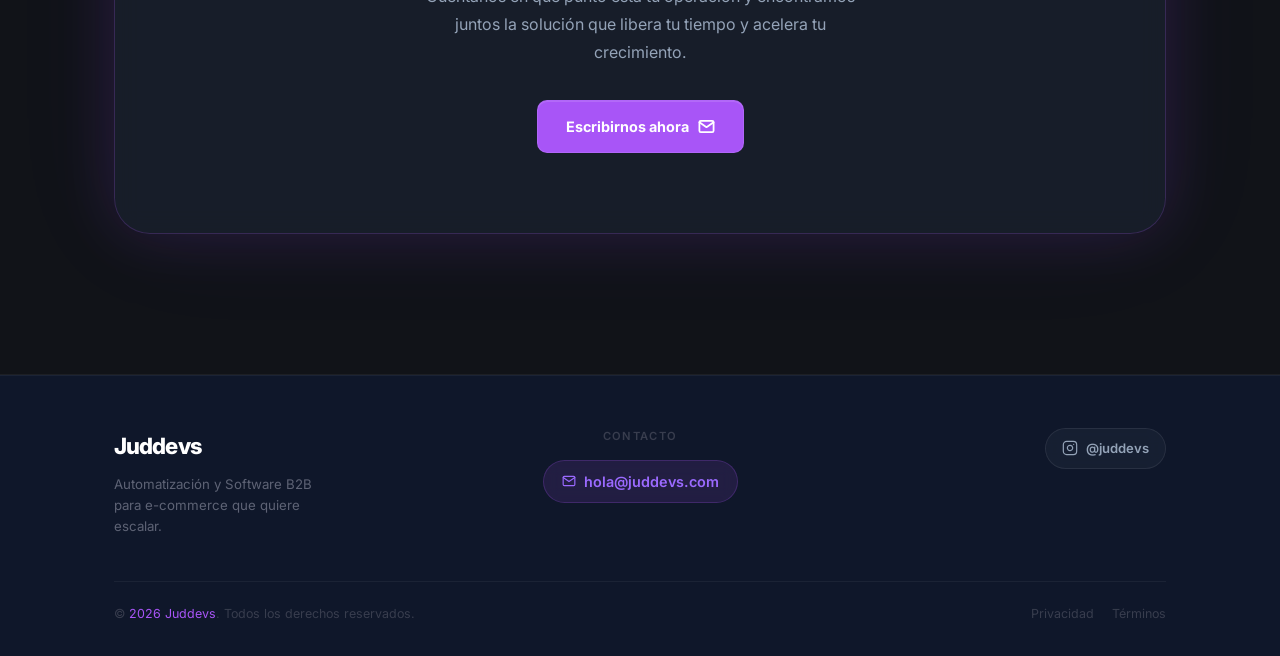
==== commit 4be8292d: "Fix Instagram link" ====
--- a/index.html
+++ b/index.html
@@ -393,7 +393,7 @@
         </div>
 
         <div class="footer-social">
-          <a href="https://instagram.com/juddevs" target="_blank" rel="noopener noreferrer"
+          <a href="https://instagram.com/juddevs.tech" target="_blank" rel="noopener noreferrer"
              class="social-link" id="footer-instagram-link" aria-label="Juddevs en Instagram">
             <svg width="16" height="16" viewBox="0 0 24 24" fill="none" stroke="currentColor" stroke-width="1.8" stroke-linecap="round" stroke-linejoin="round" aria-hidden="true">
               <rect x="2" y="2" width="20" height="20" rx="5" ry="5"/>
